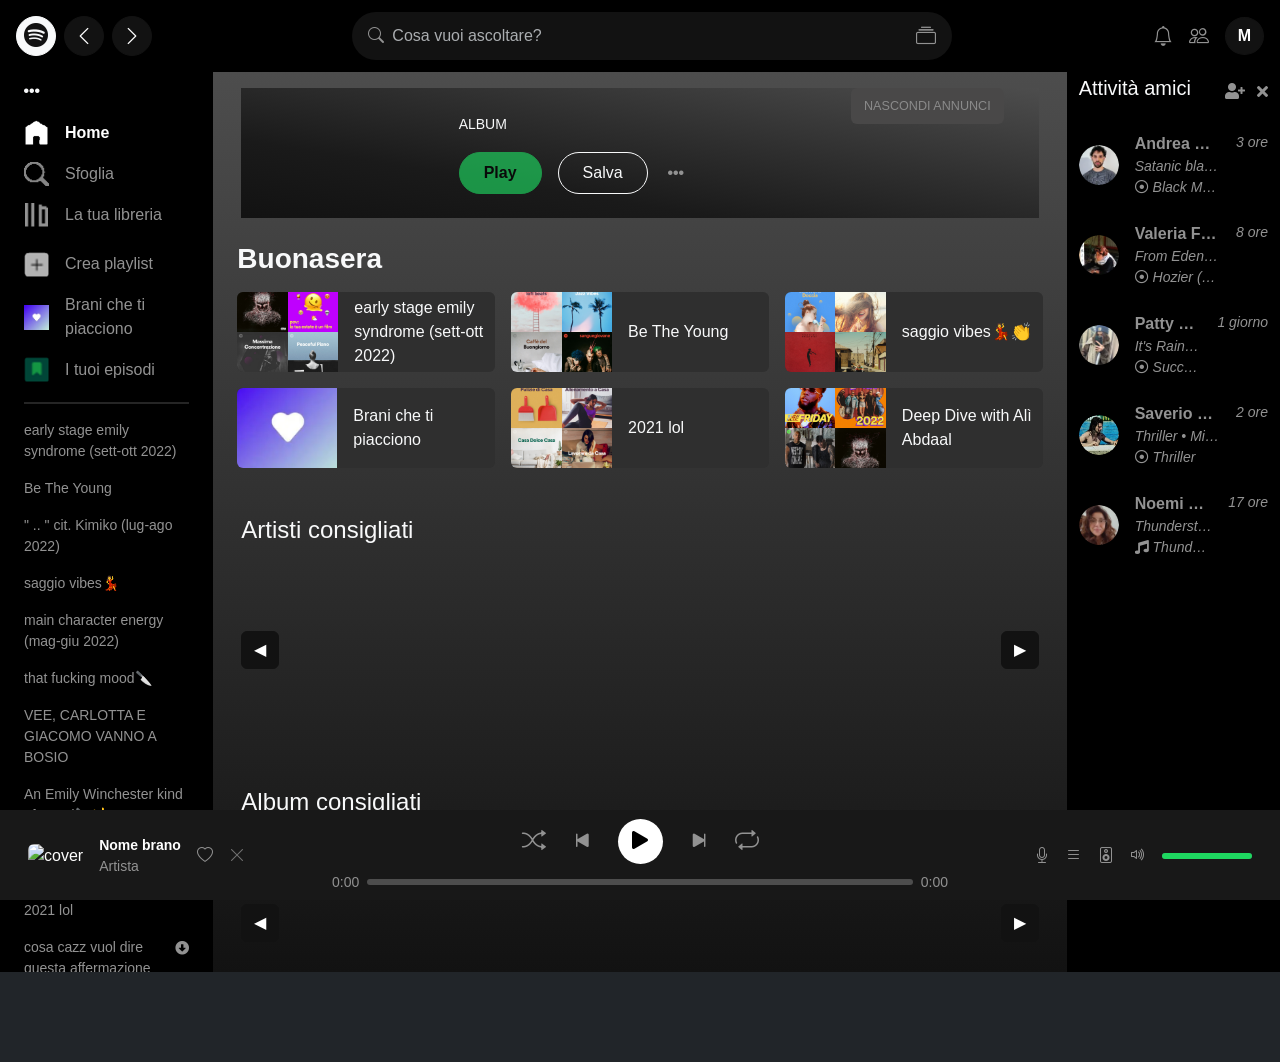
==== index.html @ 378ab38d "fix name andre" ====
<!doctype html>
<html lang="en" data-bs-theme="dark">
  <head>
    <meta charset="utf-8" />
    <meta name="viewport" content="width=device-width, initial-scale=1" />
    <title>Spotify Clone</title>
    <link
      rel="stylesheet"
      href="https://cdnjs.cloudflare.com/ajax/libs/font-awesome/5.15.4/css/all.min.css"
      integrity="sha512-1ycn6IcaQQ40/MKBW2W4Rhis/DbILU74C1vSrLJxCq57o941Ym01SwNsOMqvEBFlcgUa6xLiPY/NS5R+E6ztJQ=="
      crossorigin="anonymous"
      referrerpolicy="no-referrer"
    />
    <link
      rel="stylesheet"
      href="https://cdn.jsdelivr.net/npm/bootstrap-icons@1.13.1/font/bootstrap-icons.min.css"
    />

    <link rel="stylesheet" href="./assets/scss/style.css" />
    <link rel="stylesheet" href="./assets/css/album.css" />
    <link rel="stylesheet" href="./assets/css/search.css" />
  </head>
  <body>
    <header
      id="topbar-global"
      class="d-flex align-items-center justify-content-between px-3 py-2 bg-black text-white position-fixed top-0 w-100"
      style="z-index: 2000; height: 72px"
    >
      <!-- sinistra navbar - MARTINA -->
      <div class="d-flex align-items-center gap-2">
        <!-- logo -->
        <button
          class="btn btn-light rounded-circle d-flex align-items-center justify-content-center"
          style="width: 40px; height: 40px"
        >
          <i class="bi bi-spotify text-dark fs-4"></i>
        </button>

        <!-- freccia indietro -->
        <button
          id="btn-back"
          class="btn btn-dark rounded-circle d-flex align-items-center justify-content-center"
          style="width: 40px; height: 40px"
        >
          <i class="bi bi-chevron-left text-white fs-5"></i>
        </button>

        <!--  freccia avanti -->
        <button
          id="btn-forward"
          class="btn btn-dark rounded-circle d-flex align-items-center justify-content-center"
          style="width: 40px; height: 40px"
        >
          <i class="bi bi-chevron-right text-white fs-5"></i>
        </button>
      </div>
      <!-- centro navbar - MARTINA -->
      <div class="flex-grow-1 d-flex justify-content-center px-3">
        <div
          class="d-flex align-items-center gap-2 px-3 rounded-pill bg-dark position-relative"
          style="max-width: 600px; width: 100%; height: 48px"
        >
          <i class="bi bi-search text-secondary"></i>

          <input
            id="search-input"
            type="text"
            class="form-control bg-transparent border-0 text-white p-0 shadow-none"
            placeholder="Cosa vuoi ascoltare?"
            autocomplete="off"
          />
          <div
            id="search-dropdown"
            class="position-absolute w-100 bg-dark rounded-3 py-5 d-none mt-2 d-flex pt-5 flex-column justify-content-center align-items-center overflow-x-hidden"
            style="
              top: 100%;
              z-index: 2;
              height: 300px;
              overflow-y: scroll;
              min-width: 250px;
            "
          >
            <div class="spinner-border" role="status">
              <span class="visually-hidden">Loading...</span>
            </div>
          </div>

          <i class="bi bi-collection text-secondary fs-5 d-none d-md-block"></i>
        </div>
      </div>

      <!-- destra navbar - MARTINA -->
      <div class="d-flex align-items-center gap-3">
        <i class="bi bi-bell text-secondary fs-5 d-none d-md-block"></i>
        <i class="bi bi-people text-secondary fs-5 d-none d-md-block"></i>

        <button class="btn btn-dark rounded-circle fw-bold">M</button>
      </div>
    </header>

    <div class="container-fluid pt-5 mt-4 position-relative">
      <div class="row">
        <!--COL: LEFT -->
        <!-- col che appare da md in poi a sx -->
        <div
          class="d-none d-md-block col-md-4 col-lg-2 order-md-1 bg-black pt-1 overflow-auto vh-100"
        >
          <section>
            <!-- LINKS: icons + p -->
            <nav class="container mb-2">
              <!-- icone HOME, CERCA, LIBRARY -->
              <div class="row gap-2">
                <a
                  class="text-light my-1 d-flex align-items-center sidebar-link"
                  href="#"
                  ><div><i class="fas fa-ellipsis-h"></i></div
                ></a>
                <a
                  class="col-12 my-1 d-flex align-items-center text-decoration-none active-sidebar sidebar-link hcl-icons"
                  href="#"
                  ><div>
                    <img
                      class="img-box"
                      src="./assets/imgs/icona home.png"
                      alt=""
                    />
                  </div>
                  <span class="mx-3">Home</span>
                </a>

                <div
                  class="show-search text-secondary col-12 my-1 d-flex align-items-center text-decoration-none sidebar-link hcl-icons"
                  onclick="showSearchPage()"
                  type="button"
                >
                  <div>
                    <img
                      class="img-box"
                      src="./assets/imgs/icona lente.png"
                      alt=""
                    />
                  </div>
                  <span class="mx-3">Sfoglia</span>
                </div>

                <a
                  class="col-12 my-1 text-secondary d-flex align-items-center text-decoration-none sidebar-link hcl-icons"
                  href="#"
                  ><div>
                    <img
                      class="img-box"
                      src="./assets/imgs/icona library.png"
                      alt=""
                    />
                  </div>
                  <span class="mx-3">La tua libreria</span>
                </a>
              </div>

              <!-- crea playlist, ...-->
              <div class="row my-3 gap-2">
                <a
                  class="col-12 d-flex align-items-center my-1 text-decoration-none text-secondary sidebar-link"
                  href="#"
                  ><div>
                    <img
                      class="img-box"
                      src="./assets/imgs/icona plus.png"
                      alt="plus-icons"
                    />
                  </div>
                  <span class="mx-3">Crea playlist</span>
                </a>

                <a
                  class="col-12 d-flex align-items-center my-1 text-decoration-none text-secondary sidebar-link"
                  href="#"
                  ><div>
                    <img
                      class="img-box"
                      src="./assets/imgs/OIP.png"
                      alt="icons-cuore"
                    />
                  </div>
                  <span class="mx-3">Brani che ti piacciono</span>
                </a>

                <a
                  class="col-12 d-flex align-items-center my-1 text-decoration-none text-secondary sidebar-link"
                  href="#"
                  ><div>
                    <img
                      class="img-box"
                      src="./assets/imgs/icona-bookmark.png"
                      alt="icons-bookmark"
                    />
                  </div>
                  <span class="mx-3">I tuoi episodi</span>
                </a>
              </div>
            </nav>

            <!-- song list -->
            <div class="song-list small container text-secondary">
              <hr class="text-secondary border-2 border-secondary" />
              <p>early stage emily syndrome (sett-ott 2022)</p>
              <p>Be The Young</p>
              <p>" .. " cit. Kimiko (lug-ago 2022)</p>
              <p>saggio vibes💃</p>
              <p>main character energy (mag-giu 2022)</p>
              <p>that fucking mood🔪</p>
              <p>VEE, CARLOTTA E GIACOMO VANNO A BOSIO</p>
              <p>An Emily Winchester kind of mood🔪🤟</p>
              <div class="d-flex align-content-center justify-content-between">
                <p>landing page (mar-apr 2022)</p>
                <i class="fas fa-arrow-alt-circle-down mt-1"></i>
              </div>
              <p>2021 lol</p>
              <div class="d-flex align-content-center justify-content-between">
                <p>cosa cazz vuol dire questa affermazione (gen-fe..)</p>
                <i class="fas fa-arrow-alt-circle-down mt-1"></i>
              </div>
              <p>honey and glass (nov-dic 2021)</p>
              <p>(Revenge) Training Arc🦍</p>
              <p>Lidia🤝Emili</p>
              <p>minecraft e nintendo switch(sep-oct 2021)</p>
              <p>silvano d'orba? I hardly know her (lug - ago 2021)</p>
              <div class="d-flex align-content-center justify-content-between">
                <p>Culo 2021</p>
                <i class="fas fa-users"></i>
              </div>
              <p>Frah Quintale Mix</p>
              <p>Francesco Guccini Mix</p>
              <p>early stage emily syndrome (sett-ott 2022)</p>
              <p>Be The Young</p>
              <p>" .. " cit. Kimiko (lug-ago 2022)</p>
              <p>saggio vibes💃</p>
              <p>main character energy (mag-giu 2022)</p>
            </div>
          </section>
        </div>

        <!-- COL: MAIN-CONTENT -->
        <div
          id="main"
          class="main-content col-12 col-md-8 col-lg order-1 order-md-2 d-flex flex-column align-items-center overflow-y-auto overflow-x-hidden vh-100 p-0"
        >
          <!-- MAIN HOMEPAGE CONTENT -->
          <!-- Blocco adds, ex-VIOLA -->
          <section class="container-fluid text-light mt-3" id="hero">
            <div class="px-3">
              <div class="viola p-4 position-relative">
                <button id="btn-hide-add" class="btn position-absolute">
                  <small class="mb-0">
                    NASCONDI <span class="d-none d-lg-inline">ANNUNCI</span>
                  </small>
                </button>

                <div class="d-flex align-items-center row">
                  <div class="col-8 offset-2 col-md-4 col-lg-3 offset-md-0">
                    <img id="hero-img" class="me-4 img-fluid" />
                  </div>

                  <div class="col-12 col-md-8 col-lg-9">
                    <small>ALBUM</small>
                    <h1 id="hero-title" class="fw-bold display-4"></h1>
                    <p id="hero-artist"></p>
                    <p id="hero-description"></p>

                    <div class="d-flex align-items-center gap-3">
                      <button
                        id="hero-play"
                        class="btn btn-primary fw-bold rounded-5 px-4 py-2"
                      >
                        Play
                      </button>
                      <button
                        id="hero-salva"
                        class="btn btn-outline-light p-2 px-4 rounded-5"
                      >
                        Salva
                      </button>
                      <i class="fas fa-ellipsis-h text-secondary ms-1"></i>
                    </div>
                  </div>
                </div>
              </div>
            </div>
          </section>

          <!-- BUONASERA -->
          <section class="container-fluid text-light my-4 px-4">
            <h3 class="mb-3">Buonasera</h3>

            <div class="row g-3">
              <!-- CARD (daduplicate x 6)-->
              <div class="col-12 col-md-6 col-lg-4">
                <div
                  class="buonasera-card d-flex align-items-center rounded overflow-hidden"
                >
                  <div class="d-flex flex-wrap square-grid">
                    <img src="./assets/imgs/main/image-1.jpg" alt="" />
                    <img src="./assets/imgs/main/image-2.jpg" alt="" />
                    <img src="./assets/imgs/main/image-3.jpg" alt="" />
                    <img src="./assets/imgs/main/image-4.jpg" alt="" />
                  </div>
                  <p class="ms-3 mb-0">
                    early stage emily syndrome (sett-ott 2022)
                  </p>
                </div>
              </div>
              <div class="col-12 col-md-6 col-lg-4">
                <div
                  class="buonasera-card d-flex align-items-center rounded overflow-hidden"
                >
                  <div class="d-flex flex-wrap square-grid">
                    <img src="./assets/imgs/main/image-5.jpg" alt="" />
                    <img src="./assets/imgs/main/image-6.jpg" alt="" />
                    <img src="./assets/imgs/main/image-7.jpg" alt="" />
                    <img src="./assets/imgs/main/image-8.jpg" alt="" />
                  </div>
                  <p class="ms-3 mb-0">Be The Young</p>
                </div>
              </div>
              <div class="col-12 col-md-6 col-lg-4">
                <div
                  class="buonasera-card d-flex align-items-center rounded overflow-hidden"
                >
                  <div class="d-flex flex-wrap square-grid">
                    <img src="./assets/imgs/main/image-9.jpg" alt="" />
                    <img src="./assets/imgs/main/image-10.jpg" alt="" />
                    <img src="./assets/imgs/main/image-11.jpg" alt="" />
                    <img src="./assets/imgs/main/image-12.jpg" alt="" />
                  </div>
                  <p class="ms-3 mb-0">saggio vibes💃👏</p>
                </div>
              </div>
              <div class="col-12 col-md-6 col-lg-4">
                <div
                  class="buonasera-card d-flex align-items-center rounded overflow-hidden"
                >
                  <div>
                    <img
                      class="square-grid"
                      style="height: 101px"
                      src="./assets/imgs/OIP.png"
                      alt=""
                    />
                  </div>
                  <p class="ms-3 mb-0">Brani che ti piacciono</p>
                </div>
              </div>
              <div class="col-12 col-md-6 col-lg-4">
                <div
                  class="buonasera-card d-flex align-items-center rounded overflow-hidden"
                >
                  <div class="d-flex flex-wrap square-grid">
                    <img src="./assets/imgs/main/image-13.jpg" alt="" />
                    <img src="./assets/imgs/main/image-14.jpg" alt="" />
                    <img src="./assets/imgs/main/image-15.jpg" alt="" />
                    <img src="./assets/imgs/main/image-16.jpg" alt="" />
                  </div>
                  <p class="ms-3 mb-0">2021 lol</p>
                </div>
              </div>
              <div class="col-12 col-md-6 col-lg-4">
                <div
                  class="buonasera-card d-flex align-items-center rounded overflow-hidden"
                >
                  <div class="d-flex flex-wrap square-grid">
                    <img src="./assets/imgs/main/image-17.jpg" alt="" />
                    <img src="./assets/imgs/main/image-18.jpg" alt="" />
                    <img src="./assets/imgs/main/image-19.jpg" alt="" />
                    <img src="./assets/imgs/main/image-1.jpg" alt="" />
                  </div>
                  <p class="ms-3 mb-0">Deep Dive with Alì Abdaal</p>
                </div>
              </div>
              <!-- FINE CARD X6 -->
            </div>
          </section>

          <!-- ARTISTI CONSIGLIATI -->
          <section class="container-fluid text-light my-4">
            <div class="px-3">
              <h4 class="mb-3">Artisti consigliati</h4>

              <div class="position-relative">
                <!-- container -->
                <div
                  id="artist-container"
                  class="d-flex gap-3 overflow-auto align-items-center px-3 justify-content-start"
                  style="min-height: 180px"
                >
                  <!-- SPINNER -->
                  <div class="w-100 d-flex justify-content-center">
                    <div class="spinner-border text-light"></div>
                  </div>
                </div>

                <!-- freccia sinistra -->
                <button
                  id="scrollLeft"
                  class="btn btn-dark position-absolute start-0 top-50 translate-middle-y"
                >
                  ◀
                </button>

                <!-- freccia destra -->
                <button
                  id="scrollRight"
                  class="btn btn-dark position-absolute end-0 top-50 translate-middle-y"
                >
                  ▶
                </button>
              </div>
            </div>
          </section>
          <!-- fine artist -->

          <!-- ALBUM CONSIGLIATI -->
          <section class="container-fluid text-light my-4 pb-5">
            <div class="px-3">
              <h4 class="mb-3">Album consigliati</h4>

              <div class="position-relative">
                <!-- container -->
                <div
                  id="album-container"
                  class="d-flex gap-3 overflow-auto justify-content-start align-items-center px-3"
                  style="min-height: 180px"
                >
                  <!-- SPINNER -->
                  <div class="w-100 d-flex justify-content-center">
                    <div class="spinner-border text-light"></div>
                  </div>
                </div>

                <!-- freccia sinistra -->
                <button
                  id="albumScrollLeft"
                  class="btn btn-dark position-absolute start-0 top-50 translate-middle-y"
                >
                  ◀
                </button>

                <!-- freccia destra -->
                <button
                  id="albumScrollRight"
                  class="btn btn-dark position-absolute end-0 top-50 translate-middle-y"
                >
                  ▶
                </button>
              </div>
            </div>
          </section>
          <!-- fine album -->

          <!-- bottone controllo sidebar-right -->
          <button
            id="openSidebar"
            class="btn position-absolute top-25 end-0 m-3"
          >
            <i class="fas fa-users"></i>
          </button>

          <!-- HOMEPAGE (Vale + Riccio) -->
          <section id="home-page" class="d-none"></section>

          <!-- ALBUM PAGE (Andrea) -->
          <section id="album-page" class="d-none"></section>
        </div>
        <!--COL: ATTIVITÀ AMICI -->
        <!-- d-none di default, appare solo in lg view -->
        <!-- Versione colonna BOOTSTRAP -->
        <aside
          id="sidebarRight"
          class="d-none d-lg-block col-lg-2 order-lg-3 bg-black pt-1 text-secondary overflow-auto vh-100"
        >
          <div class="d-flex justify-content-between align-items-center">
            <h5 class="text-light">Attività amici</h5>
            <div>
              <i class="fas fa-user-plus me-2"></i>
              <i id="closeSidebar" class="fas fa-times"></i>
            </div>
          </div>
          <div class="my-4">
            <!-- PRIMO BLOCCO AUTORE -->
            <div
              class="friend d-flex flex-column flex-md-row align-items-start align-items-md-center gap-3 my-4"
            >
              <img
                width="40"
                height="40"
                class="rounded-circle img-fluid"
                src="./assets/imgs/Autori/andrea .png"
                alt="pfp"
              />

              <div
                class="d-flex flex-column align-self-start flex-grow-1 text-truncate"
              >
                <p class="m-0 fw-bold text-truncate">Andrea Saderi</p>
                <cite class="small text-truncate"
                  >Satanic black metal • Satanic</cite
                >
                <cite class="small text-truncate">
                  <i class="far fa-dot-circle"></i> Black Metal
                </cite>
              </div>

              <cite class="small align-self-start flex-shrink-0">3 ore</cite>
            </div>
            <!-- SECONDO BLOCCO AUTORE -->
            <div class="friend d-flex align-items-center gap-3 my-4">
              <img
                width="40"
                height="40"
                class="rounded-circle img-fluid"
                src="./assets/imgs/Autori/vale.png"
                alt="pfp"
              />

              <div
                class="d-flex flex-column align-self-start flex-grow-1 text-truncate"
              >
                <p class="m-0 fw-bold text-truncate">Valeria Farinosi</p>
                <cite class="small text-truncate">From Eden • Hozier</cite>
                <cite class="small text-truncate">
                  <i class="far fa-dot-circle"></i> Hozier (Expanded Edition)
                </cite>
              </div>

              <cite class="small align-self-start flex-shrink-0">8 ore</cite>
            </div>
            <!-- TERZO BLOCCO AUTORE -->
            <div class="friend d-flex align-items-center gap-3 my-4">
              <img
                width="40"
                height="40"
                class="rounded-circle img-fluid"
                src="./assets/imgs/Autori/marti.png"
                alt="pfp"
              />

              <div
                class="d-flex flex-column align-self-start flex-grow-1 text-truncate"
              >
                <p class="m-0 fw-bold text-truncate">Patty Simpson</p>
                <cite class="small text-truncate"
                  >It's Raining Men • Weather Girls</cite
                >
                <cite class="small text-truncate">
                  <i class="far fa-dot-circle"></i> Success (1983)
                </cite>
              </div>

              <cite class="small align-self-start flex-shrink-0">1 giorno</cite>
            </div>
            <!-- QUARTO BLOCCO AUTORE -->
            <div class="friend d-flex align-items-center gap-3 my-4">
              <img
                width="40"
                height="40"
                class="rounded-circle img-fluid"
                src="./assets/imgs/Autori/save.png"
                alt="pfp"
              />

              <div
                class="d-flex flex-column align-self-start flex-grow-1 text-truncate"
              >
                <p class="m-0 fw-bold text-truncate">Saverio Casabianca</p>
                <cite class="small text-truncate"
                  >Thriller • Michael Jackson</cite
                >
                <cite class="small text-truncate">
                  <i class="far fa-dot-circle"></i> Thriller
                </cite>
              </div>

              <cite class="small align-self-start flex-shrink-0">2 ore</cite>
            </div>
            <!-- QUINTO BLOCCO AUTORE -->
            <div class="friend d-flex align-items-center gap-3 my-4">
              <img
                width="40"
                height="40"
                class="rounded-circle img-fluid"
                src="./assets/imgs/Autori/noe.png"
                alt="pfp"
              />

              <div
                class="d-flex flex-column align-self-start flex-grow-1 text-truncate"
              >
                <p class="m-0 fw-bold text-truncate">Noemi Coppotelli</p>
                <cite class="small text-truncate">Thunderstruck • AC/DC</cite>
                <cite class="small text-truncate">
                  <i class="fas fa-music"></i> Thunderstruck
                </cite>
              </div>

              <cite class="small align-self-start flex-shrink-0">17 ore</cite>
            </div>
          </div>
        </aside>
      </div>
    </div>
    <!-- FOOTER CON PLAYER BAR MARTINA -->
    <!-- PLAYER BAR DESKTOP -->
    <footer id="player-bar" class="player-bar text-white d-none d-md-block">
      <div class="container-fluid h-100">
        <div class="row align-items-center h-100">
          <div
            class="col-3 d-flex align-items-center"
            id="player-bar-left"
          ></div>
          <div
            class="col-6 d-flex justify-content-center align-items-center text-center"
            id="player-bar-center"
          ></div>
          <div
            class="col-3 d-flex justify-content-end align-items-center"
            id="player-bar-right"
          ></div>
        </div>
      </div>
    </footer>
    <!-- MOBILE -->
    <footer id="mobile-player" class="d-md-none text-white px-2 pb-2">
      <div
        class="d-flex align-items-center justify-content-between px-3 rounded-3"
        style="min-height: 64px; background-color: #4a3535"
      >
        <div
          class="d-flex align-items-center gap-3 flex-grow-1 overflow-hidden"
        >
          <img
            id="mobile-player-cover"
            src="https://picsum.photos/60"
            alt="cover"
            class="rounded"
            style="width: 42px; height: 42px; object-fit: cover"
          />

          <div class="d-flex flex-column overflow-hidden">
            <span
              id="mobile-player-title"
              class="fw-semibold small text-truncate"
            >
              Nome brano
            </span>
            <span
              id="mobile-player-artist"
              class="small text-white-50 text-truncate"
            >
              Artista
            </span>
          </div>
        </div>

        <div class="d-flex align-items-center gap-3 ms-3">
          <i id="mobile-device-btn" class="bi bi-speaker fs-5"></i>

          <button
            id="mobile-player-main-button"
            class="btn p-0 border-0 bg-transparent text-white"
          >
            <i id="mobile-player-main-icon" class="bi bi-play-fill fs-2"></i>
          </button>
        </div>
      </div>
    </footer>
    <!-- barra di ricerca in basso che esiste solo in mobile // chi l'ha fatto-->
    <div class="sidebar-left col-12 fixed-bottom d-md-none">
      <div class="d-flex justify-content-around py-3 bg-gradient10">
        <button
          id="btn-forward"
          class="btn btn-dark rounded-circle d-flex align-items-center justify-content-center"
          style="width: 45px; height: 45px"
        >
          <img
            class="w-100 h-100"
            style="object-fit: contain"
            src="./assets/imgs/icona home.png"
            alt=""
          />
        </button>
        <button
          id="btn-forward"
          class="btn btn-dark rounded-circle d-flex align-items-center justify-content-center"
          style="width: 45px; height: 45px"
        >
          <img
            class="w-100 h-100"
            style="object-fit: contain"
            src="./assets/imgs/icona lente.png"
            alt=""
          />
        </button>
        <button
          id="btn-forward"
          class="btn btn-dark rounded-circle d-flex align-items-center justify-content-center"
          style="width: 45px; height: 45px"
        >
          <img
            class="w-100 h-100"
            style="object-fit: contain"
            src="./assets/imgs/icona library.png"
            alt=""
          />
        </button>
      </div>
    </div>
    <script
      src="https://cdn.jsdelivr.net/npm/bootstrap@5.3.8/dist/js/bootstrap.bundle.min.js"
      integrity="sha384-FKyoEForCGlyvwx9Hj09JcYn3nv7wiPVlz7YYwJrWVcXK/BmnVDxM+D2scQbITxI"
      crossorigin="anonymous"
    ></script>
    <script src="./index.js"></script>
    <script src="./index-album.js"></script>
    <script src="./player-bar.js"></script>
    <script src="./script/artist.js"></script>
    <script src="./libreria.js"></script>
  </body>
</html>
---- assets/css/album.css ----
.dropdown-item:hover {
  background-color: gray !important;
}

#topbar {
  transition: background-color 0.4s ease;
}

#topbar-title {
  transition: opacity 0.4s ease;
}

@media screen and (min-width: 768px) {
  #album-title {
    font-size: 4rem;
    font-weight: 700;
  }
}

@media screen and (min-width: 1200px) {
}
---- assets/css/search.css ----
.search-box {
  height: 9rem;
  width: 48%;
}

.search-box-img {
  width: 45%;
  transform: rotate(25deg);
  position: absolute;
  bottom: -3%;
  right: -10%;
  box-shadow: -1px 1px 3px 0px #000000;
}

#search-box-1 {
  background-color: #e13300;
}
#search-box-2 {
  background-color: #1e3264;
}
#search-box-3 {
  background-color: #e8115c;
}
#search-box-4 {
  background-color: #148a08;
}
#search-box-5 {
  background-color: #bc5800;
}
#search-box-6 {
  background-color: #d84000;
}
#search-box-7 {
  background-color: #ce1180;
}
#search-box-8 {
  background-color: #8d68ac;
}
#search-box-9 {
  background-color: #773da7;
}
#search-box-10 {
  background-color: #e6653e;
}

#search-h2 {
  margin-left: 16px;
}

@media screen and (min-width: 576px) {
  .search-box {
    width: 40%;
  }
  .search-box-img {
    width: 40%;
    bottom: -3%;
    right: -10%;
  }
  #input-group {
    width: 94%;
  }
  #search-h2 {
    width: 50%;
    margin-right: calc(36%);
  }
}
@media screen and (min-width: 768px) {
  .search-box {
    width: 35%;
    height: 12rem;
  }
  .search-box-img {
    width: 35%;
    bottom: -5%;
    right: -5%;
  }
  #input-group {
    width: 79%;
  }
  #search-h2 {
    margin-right: calc(25%);
  }
}
@media screen and (min-width: 992px) {
  #input-group {
    width: 78%;
  }
}
@media screen and (min-width: 1400px) {
  #input-group {
    width: 77%;
  }
  #search-h2 {
    margin-right: calc(24.3%);
  }
}
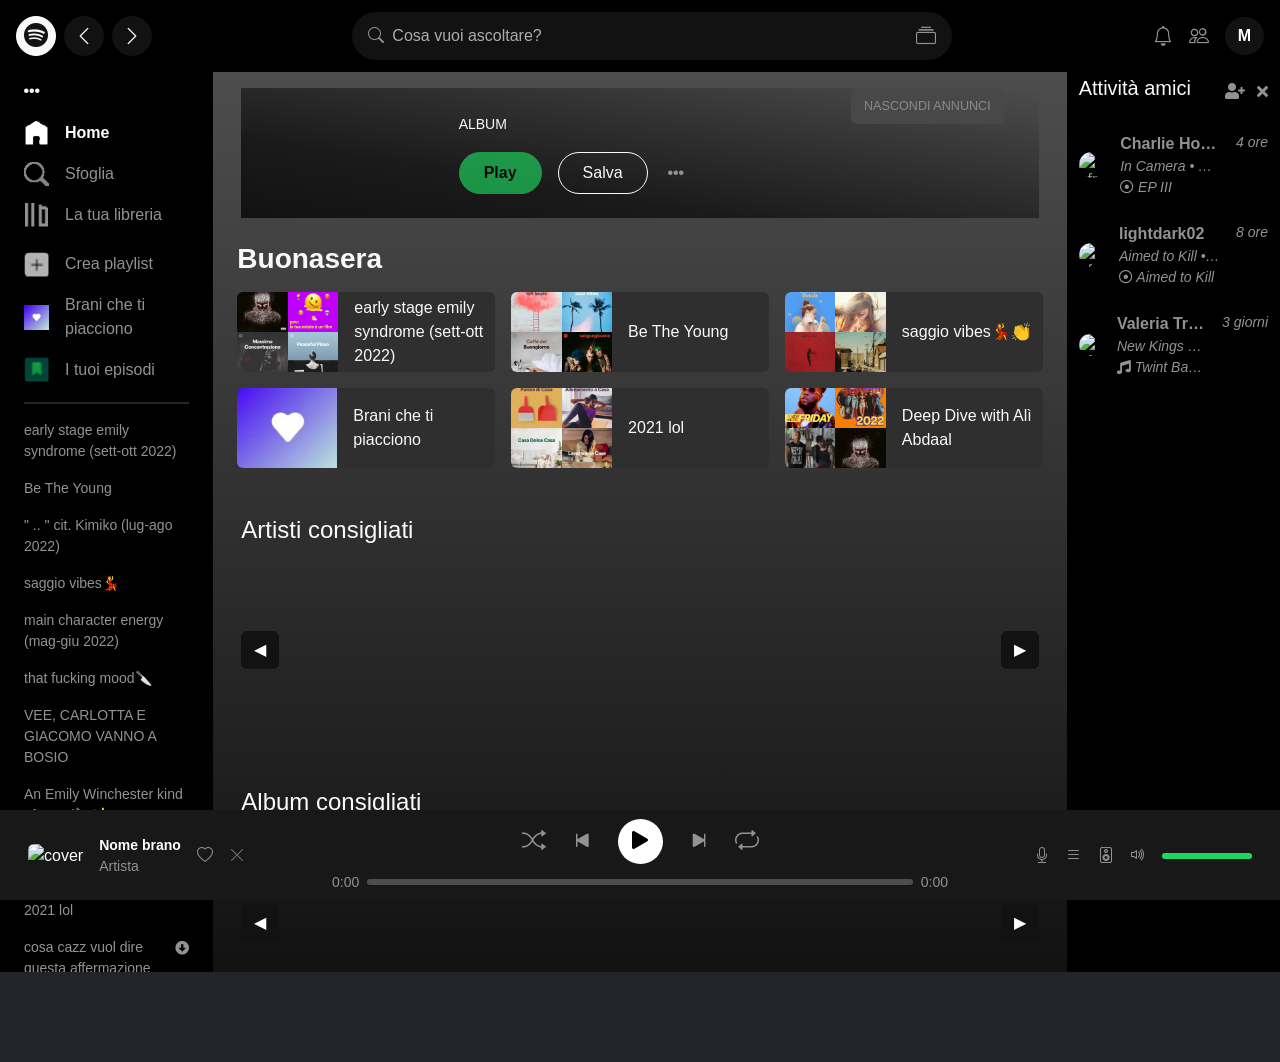
==== commit 0749d3be: "aggiunta playlist" ====
--- a/index.html
+++ b/index.html
@@ -116,7 +116,7 @@
                   ><div><i class="fas fa-ellipsis-h"></i></div
                 ></a>
                 <a
-                  class="col-12 my-1 d-flex align-items-center text-decoration-none active-sidebar sidebar-link hcl-icons"
+                  class="col-12 my-1 d-flex align-items-center text-decoration-none active-sidebar sidebar-link"
                   href="#"
                   ><div>
                     <img
@@ -129,7 +129,7 @@
                 </a>
 
                 <div
-                  class="show-search text-secondary col-12 my-1 d-flex align-items-center text-decoration-none sidebar-link hcl-icons"
+                  class="show-search text-secondary col-12 my-1 d-flex align-items-center text-decoration-none sidebar-link"
                   onclick="showSearchPage()"
                   type="button"
                 >
@@ -144,7 +144,7 @@
                 </div>
 
                 <a
-                  class="col-12 my-1 text-secondary d-flex align-items-center text-decoration-none sidebar-link hcl-icons"
+                  class="col-12 my-1 text-secondary d-flex align-items-center text-decoration-none sidebar-link"
                   href="#"
                   ><div>
                     <img
@@ -250,7 +250,10 @@
           <section class="container-fluid text-light mt-3" id="hero">
             <div class="px-3">
               <div class="viola p-4 position-relative">
-                <button id="btn-hide-add" class="btn position-absolute">
+                <button
+                  id="btn-hide-add"
+                  class="btn position-absolute"
+                >
                   <small class="mb-0">
                     NASCONDI <span class="d-none d-lg-inline">ANNUNCI</span>
                   </small>
@@ -269,15 +272,13 @@
 
                     <div class="d-flex align-items-center gap-3">
                       <button
-                        id="hero-play"
+                      id="hero-play"
                         class="btn btn-primary fw-bold rounded-5 px-4 py-2"
                       >
                         Play
                       </button>
-                      <button
-                        id="hero-salva"
-                        class="btn btn-outline-light p-2 px-4 rounded-5"
-                      >
+                      <button 
+                      id="hero-salva" class="btn btn-outline-light p-2 px-4 rounded-5">
                         Salva
                       </button>
                       <i class="fas fa-ellipsis-h text-secondary ms-1"></i>
@@ -493,23 +494,21 @@
                 width="40"
                 height="40"
                 class="rounded-circle img-fluid"
-                src="./assets/imgs/Autori/andrea .png"
+                src="https://placecats.com/50/50"
                 alt="pfp"
               />
 
               <div
                 class="d-flex flex-column align-self-start flex-grow-1 text-truncate"
               >
-                <p class="m-0 fw-bold text-truncate">Andrea Saderi</p>
-                <cite class="small text-truncate"
-                  >Satanic black metal • Satanic</cite
-                >
+                <p class="m-0 fw-bold text-truncate">Charlie Hookhman</p>
+                <cite class="small text-truncate">In Camera • Yumi Zouma</cite>
                 <cite class="small text-truncate">
-                  <i class="far fa-dot-circle"></i> Black Metal
+                  <i class="far fa-dot-circle"></i> EP III
                 </cite>
               </div>
 
-              <cite class="small align-self-start flex-shrink-0">3 ore</cite>
+              <cite class="small align-self-start flex-shrink-0">4 ore</cite>
             </div>
             <!-- SECONDO BLOCCO AUTORE -->
             <div class="friend d-flex align-items-center gap-3 my-4">
@@ -517,17 +516,19 @@
                 width="40"
                 height="40"
                 class="rounded-circle img-fluid"
-                src="./assets/imgs/Autori/vale.png"
+                src="https://placecats.com/50/50"
                 alt="pfp"
               />
 
               <div
                 class="d-flex flex-column align-self-start flex-grow-1 text-truncate"
               >
-                <p class="m-0 fw-bold text-truncate">Valeria Farinosi</p>
-                <cite class="small text-truncate">From Eden • Hozier</cite>
+                <p class="m-0 fw-bold text-truncate">lightdark02</p>
+                <cite class="small text-truncate"
+                  >Aimed to Kill • Jade LeMac</cite
+                >
                 <cite class="small text-truncate">
-                  <i class="far fa-dot-circle"></i> Hozier (Expanded Edition)
+                  <i class="far fa-dot-circle"></i> Aimed to Kill
                 </cite>
               </div>
 
@@ -539,69 +540,23 @@
                 width="40"
                 height="40"
                 class="rounded-circle img-fluid"
-                src="./assets/imgs/Autori/marti.png"
+                src="https://placecats.com/50/50"
                 alt="pfp"
               />
 
               <div
                 class="d-flex flex-column align-self-start flex-grow-1 text-truncate"
               >
-                <p class="m-0 fw-bold text-truncate">Patty Simpson</p>
+                <p class="m-0 fw-bold text-truncate">Valeria Traverso</p>
                 <cite class="small text-truncate"
-                  >It's Raining Men • Weather Girls</cite
+                  >New Kings • Sleeping Wolf</cite
                 >
                 <cite class="small text-truncate">
-                  <i class="far fa-dot-circle"></i> Success (1983)
+                  <i class="fas fa-music"></i> Twint Badass mood
                 </cite>
               </div>
 
-              <cite class="small align-self-start flex-shrink-0">1 giorno</cite>
-            </div>
-            <!-- QUARTO BLOCCO AUTORE -->
-            <div class="friend d-flex align-items-center gap-3 my-4">
-              <img
-                width="40"
-                height="40"
-                class="rounded-circle img-fluid"
-                src="./assets/imgs/Autori/save.png"
-                alt="pfp"
-              />
-
-              <div
-                class="d-flex flex-column align-self-start flex-grow-1 text-truncate"
-              >
-                <p class="m-0 fw-bold text-truncate">Saverio Casabianca</p>
-                <cite class="small text-truncate"
-                  >Thriller • Michael Jackson</cite
-                >
-                <cite class="small text-truncate">
-                  <i class="far fa-dot-circle"></i> Thriller
-                </cite>
-              </div>
-
-              <cite class="small align-self-start flex-shrink-0">2 ore</cite>
-            </div>
-            <!-- QUINTO BLOCCO AUTORE -->
-            <div class="friend d-flex align-items-center gap-3 my-4">
-              <img
-                width="40"
-                height="40"
-                class="rounded-circle img-fluid"
-                src="./assets/imgs/Autori/noe.png"
-                alt="pfp"
-              />
-
-              <div
-                class="d-flex flex-column align-self-start flex-grow-1 text-truncate"
-              >
-                <p class="m-0 fw-bold text-truncate">Noemi Coppotelli</p>
-                <cite class="small text-truncate">Thunderstruck • AC/DC</cite>
-                <cite class="small text-truncate">
-                  <i class="fas fa-music"></i> Thunderstruck
-                </cite>
-              </div>
-
-              <cite class="small align-self-start flex-shrink-0">17 ore</cite>
+              <cite class="small align-self-start flex-shrink-0">3 giorni</cite>
             </div>
           </div>
         </aside>
@@ -723,5 +678,6 @@
     <script src="./player-bar.js"></script>
     <script src="./script/artist.js"></script>
     <script src="./libreria.js"></script>
+    <script src="./playlist.js"></script>
   </body>
 </html>
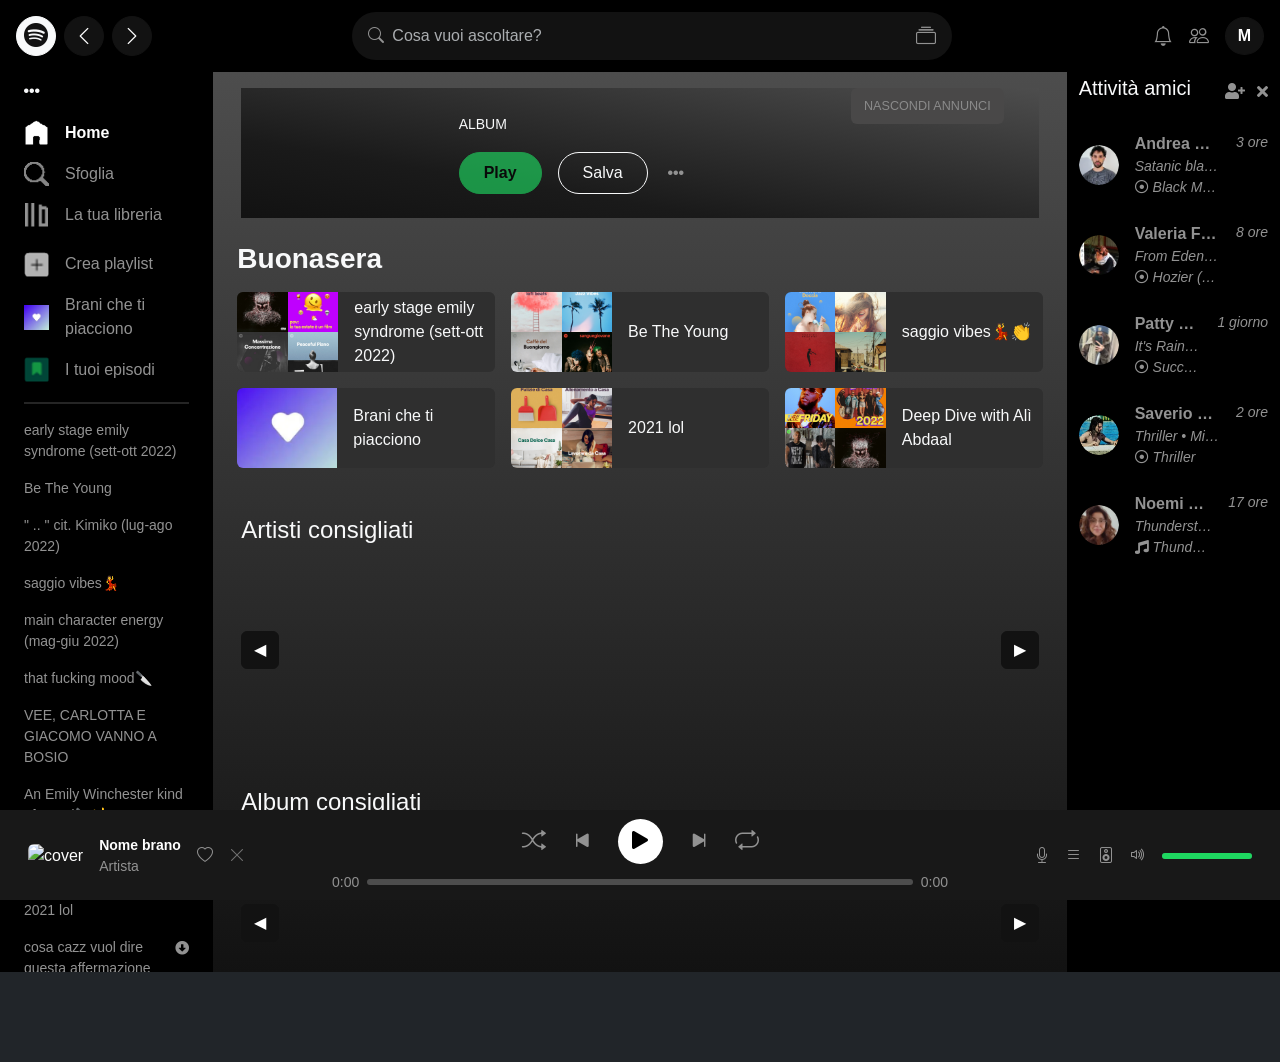
==== commit e03ebedb: "Merge branch 'Develop' into Saverio" ====
--- a/index.html
+++ b/index.html
@@ -116,7 +116,7 @@
                   ><div><i class="fas fa-ellipsis-h"></i></div
                 ></a>
                 <a
-                  class="col-12 my-1 d-flex align-items-center text-decoration-none active-sidebar sidebar-link"
+                  class="col-12 my-1 d-flex align-items-center text-decoration-none active-sidebar sidebar-link hcl-icons"
                   href="#"
                   ><div>
                     <img
@@ -129,7 +129,7 @@
                 </a>
 
                 <div
-                  class="show-search text-secondary col-12 my-1 d-flex align-items-center text-decoration-none sidebar-link"
+                  class="show-search text-secondary col-12 my-1 d-flex align-items-center text-decoration-none sidebar-link hcl-icons"
                   onclick="showSearchPage()"
                   type="button"
                 >
@@ -144,7 +144,7 @@
                 </div>
 
                 <a
-                  class="col-12 my-1 text-secondary d-flex align-items-center text-decoration-none sidebar-link"
+                  class="col-12 my-1 text-secondary d-flex align-items-center text-decoration-none sidebar-link hcl-icons"
                   href="#"
                   ><div>
                     <img
@@ -250,10 +250,7 @@
           <section class="container-fluid text-light mt-3" id="hero">
             <div class="px-3">
               <div class="viola p-4 position-relative">
-                <button
-                  id="btn-hide-add"
-                  class="btn position-absolute"
-                >
+                <button id="btn-hide-add" class="btn position-absolute">
                   <small class="mb-0">
                     NASCONDI <span class="d-none d-lg-inline">ANNUNCI</span>
                   </small>
@@ -272,13 +269,15 @@
 
                     <div class="d-flex align-items-center gap-3">
                       <button
-                      id="hero-play"
+                        id="hero-play"
                         class="btn btn-primary fw-bold rounded-5 px-4 py-2"
                       >
                         Play
                       </button>
-                      <button 
-                      id="hero-salva" class="btn btn-outline-light p-2 px-4 rounded-5">
+                      <button
+                        id="hero-salva"
+                        class="btn btn-outline-light p-2 px-4 rounded-5"
+                      >
                         Salva
                       </button>
                       <i class="fas fa-ellipsis-h text-secondary ms-1"></i>
@@ -494,21 +493,23 @@
                 width="40"
                 height="40"
                 class="rounded-circle img-fluid"
-                src="https://placecats.com/50/50"
+                src="./assets/imgs/Autori/andrea .png"
                 alt="pfp"
               />
 
               <div
                 class="d-flex flex-column align-self-start flex-grow-1 text-truncate"
               >
-                <p class="m-0 fw-bold text-truncate">Charlie Hookhman</p>
-                <cite class="small text-truncate">In Camera • Yumi Zouma</cite>
+                <p class="m-0 fw-bold text-truncate">Andrea Saderi</p>
+                <cite class="small text-truncate"
+                  >Satanic black metal • Satanic</cite
+                >
                 <cite class="small text-truncate">
-                  <i class="far fa-dot-circle"></i> EP III
+                  <i class="far fa-dot-circle"></i> Black Metal
                 </cite>
               </div>
 
-              <cite class="small align-self-start flex-shrink-0">4 ore</cite>
+              <cite class="small align-self-start flex-shrink-0">3 ore</cite>
             </div>
             <!-- SECONDO BLOCCO AUTORE -->
             <div class="friend d-flex align-items-center gap-3 my-4">
@@ -516,19 +517,17 @@
                 width="40"
                 height="40"
                 class="rounded-circle img-fluid"
-                src="https://placecats.com/50/50"
+                src="./assets/imgs/Autori/vale.png"
                 alt="pfp"
               />
 
               <div
                 class="d-flex flex-column align-self-start flex-grow-1 text-truncate"
               >
-                <p class="m-0 fw-bold text-truncate">lightdark02</p>
-                <cite class="small text-truncate"
-                  >Aimed to Kill • Jade LeMac</cite
-                >
+                <p class="m-0 fw-bold text-truncate">Valeria Farinosi</p>
+                <cite class="small text-truncate">From Eden • Hozier</cite>
                 <cite class="small text-truncate">
-                  <i class="far fa-dot-circle"></i> Aimed to Kill
+                  <i class="far fa-dot-circle"></i> Hozier (Expanded Edition)
                 </cite>
               </div>
 
@@ -540,23 +539,69 @@
                 width="40"
                 height="40"
                 class="rounded-circle img-fluid"
-                src="https://placecats.com/50/50"
+                src="./assets/imgs/Autori/marti.png"
                 alt="pfp"
               />
 
               <div
                 class="d-flex flex-column align-self-start flex-grow-1 text-truncate"
               >
-                <p class="m-0 fw-bold text-truncate">Valeria Traverso</p>
+                <p class="m-0 fw-bold text-truncate">Patty Simpson</p>
                 <cite class="small text-truncate"
-                  >New Kings • Sleeping Wolf</cite
+                  >It's Raining Men • Weather Girls</cite
                 >
                 <cite class="small text-truncate">
-                  <i class="fas fa-music"></i> Twint Badass mood
+                  <i class="far fa-dot-circle"></i> Success (1983)
                 </cite>
               </div>
 
-              <cite class="small align-self-start flex-shrink-0">3 giorni</cite>
+              <cite class="small align-self-start flex-shrink-0">1 giorno</cite>
+            </div>
+            <!-- QUARTO BLOCCO AUTORE -->
+            <div class="friend d-flex align-items-center gap-3 my-4">
+              <img
+                width="40"
+                height="40"
+                class="rounded-circle img-fluid"
+                src="./assets/imgs/Autori/save.png"
+                alt="pfp"
+              />
+
+              <div
+                class="d-flex flex-column align-self-start flex-grow-1 text-truncate"
+              >
+                <p class="m-0 fw-bold text-truncate">Saverio Casabianca</p>
+                <cite class="small text-truncate"
+                  >Thriller • Michael Jackson</cite
+                >
+                <cite class="small text-truncate">
+                  <i class="far fa-dot-circle"></i> Thriller
+                </cite>
+              </div>
+
+              <cite class="small align-self-start flex-shrink-0">2 ore</cite>
+            </div>
+            <!-- QUINTO BLOCCO AUTORE -->
+            <div class="friend d-flex align-items-center gap-3 my-4">
+              <img
+                width="40"
+                height="40"
+                class="rounded-circle img-fluid"
+                src="./assets/imgs/Autori/noe.png"
+                alt="pfp"
+              />
+
+              <div
+                class="d-flex flex-column align-self-start flex-grow-1 text-truncate"
+              >
+                <p class="m-0 fw-bold text-truncate">Noemi Coppotelli</p>
+                <cite class="small text-truncate">Thunderstruck • AC/DC</cite>
+                <cite class="small text-truncate">
+                  <i class="fas fa-music"></i> Thunderstruck
+                </cite>
+              </div>
+
+              <cite class="small align-self-start flex-shrink-0">17 ore</cite>
             </div>
           </div>
         </aside>
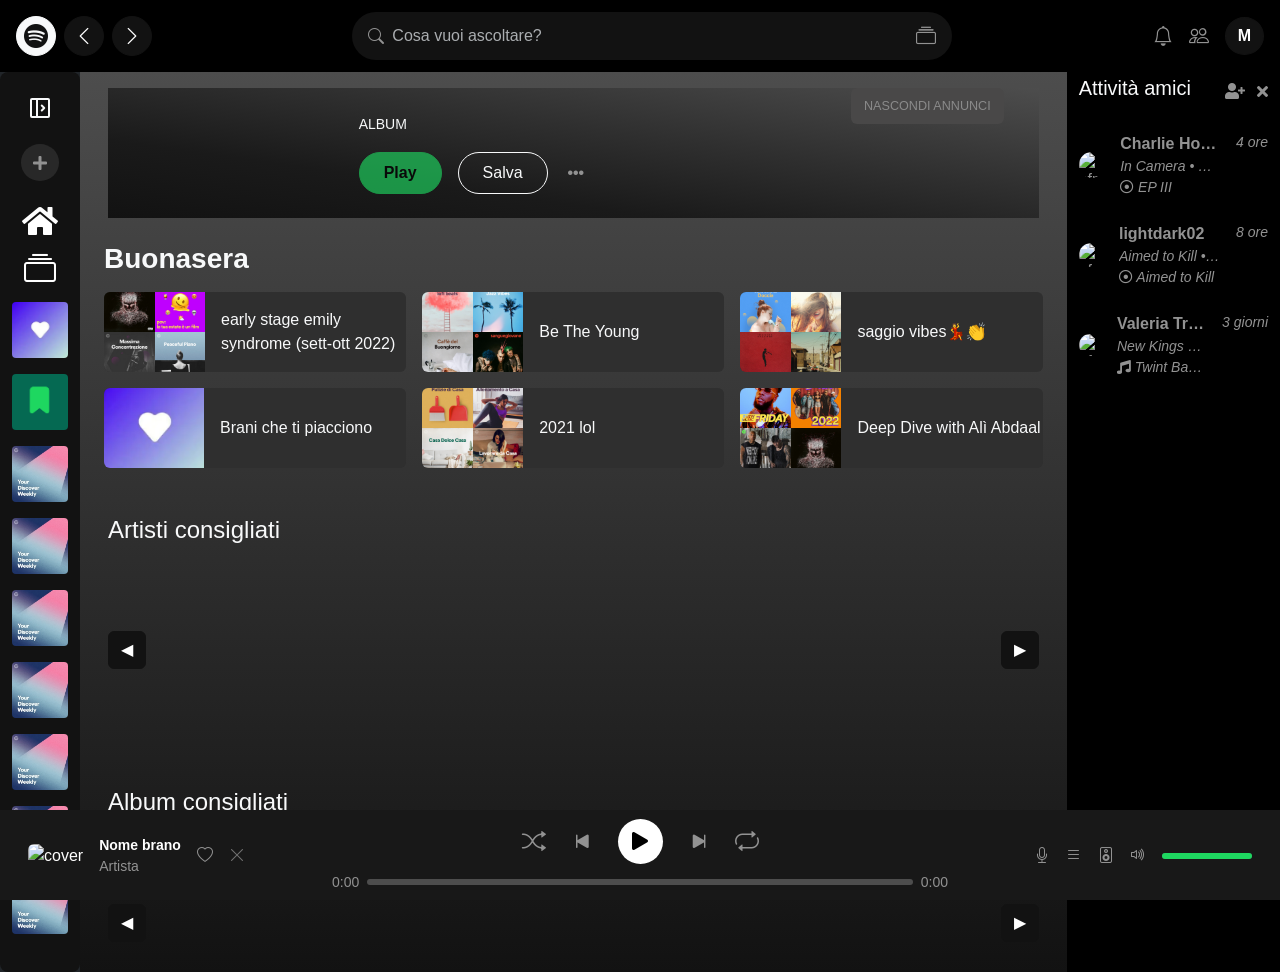
==== commit da32a2ca: "Merge branch 'Develop' into Andrea-SideNavTry" ====
--- a/index.html
+++ b/index.html
@@ -19,8 +19,9 @@
     <link rel="stylesheet" href="./assets/scss/style.css" />
     <link rel="stylesheet" href="./assets/css/album.css" />
     <link rel="stylesheet" href="./assets/css/search.css" />
+    <link rel="stylesheet" href="index2.css" />
   </head>
-  <body>
+  <body class="pb-0">
     <header
       id="topbar-global"
       class="d-flex align-items-center justify-content-between px-3 py-2 bg-black text-white position-fixed top-0 w-100"
@@ -103,147 +104,287 @@
         <!--COL: LEFT -->
         <!-- col che appare da md in poi a sx -->
         <div
-          class="d-none d-md-block col-md-4 col-lg-2 order-md-1 bg-black pt-1 overflow-auto vh-100"
-        >
-          <section>
-            <!-- LINKS: icons + p -->
-            <nav class="container mb-2">
-              <!-- icone HOME, CERCA, LIBRARY -->
-              <div class="row gap-2">
-                <a
-                  class="text-light my-1 d-flex align-items-center sidebar-link"
-                  href="#"
-                  ><div><i class="fas fa-ellipsis-h"></i></div
-                ></a>
-                <a
-                  class="col-12 my-1 d-flex align-items-center text-decoration-none active-sidebar sidebar-link hcl-icons"
-                  href="#"
-                  ><div>
-                    <img
-                      class="img-box"
-                      src="./assets/imgs/icona home.png"
-                      alt=""
-                    />
-                  </div>
-                  <span class="mx-3">Home</span>
-                </a>
-
-                <div
-                  class="show-search text-secondary col-12 my-1 d-flex align-items-center text-decoration-none sidebar-link hcl-icons"
-                  onclick="showSearchPage()"
-                  type="button"
-                >
-                  <div>
-                    <img
-                      class="img-box"
-                      src="./assets/imgs/icona lente.png"
-                      alt=""
-                    />
-                  </div>
-                  <span class="mx-3">Sfoglia</span>
-                </div>
-
-                <a
-                  class="col-12 my-1 text-secondary d-flex align-items-center text-decoration-none sidebar-link hcl-icons"
-                  href="#"
-                  ><div>
-                    <img
-                      class="img-box"
-                      src="./assets/imgs/icona library.png"
-                      alt=""
-                    />
-                  </div>
-                  <span class="mx-3">La tua libreria</span>
-                </a>
-              </div>
-
-              <!-- crea playlist, ...-->
-              <div class="row my-3 gap-2">
-                <a
-                  class="col-12 d-flex align-items-center my-1 text-decoration-none text-secondary sidebar-link"
-                  href="#"
-                  ><div>
-                    <img
-                      class="img-box"
-                      src="./assets/imgs/icona plus.png"
-                      alt="plus-icons"
-                    />
-                  </div>
-                  <span class="mx-3">Crea playlist</span>
-                </a>
-
-                <a
-                  class="col-12 d-flex align-items-center my-1 text-decoration-none text-secondary sidebar-link"
-                  href="#"
-                  ><div>
-                    <img
-                      class="img-box"
-                      src="./assets/imgs/OIP.png"
-                      alt="icons-cuore"
-                    />
-                  </div>
-                  <span class="mx-3">Brani che ti piacciono</span>
-                </a>
-
-                <a
-                  class="col-12 d-flex align-items-center my-1 text-decoration-none text-secondary sidebar-link"
-                  href="#"
-                  ><div>
-                    <img
-                      class="img-box"
-                      src="./assets/imgs/icona-bookmark.png"
-                      alt="icons-bookmark"
-                    />
-                  </div>
-                  <span class="mx-3">I tuoi episodi</span>
-                </a>
-              </div>
-            </nav>
-
-            <!-- song list -->
-            <div class="song-list small container text-secondary">
-              <hr class="text-secondary border-2 border-secondary" />
-              <p>early stage emily syndrome (sett-ott 2022)</p>
-              <p>Be The Young</p>
-              <p>" .. " cit. Kimiko (lug-ago 2022)</p>
-              <p>saggio vibes💃</p>
-              <p>main character energy (mag-giu 2022)</p>
-              <p>that fucking mood🔪</p>
-              <p>VEE, CARLOTTA E GIACOMO VANNO A BOSIO</p>
-              <p>An Emily Winchester kind of mood🔪🤟</p>
-              <div class="d-flex align-content-center justify-content-between">
-                <p>landing page (mar-apr 2022)</p>
-                <i class="fas fa-arrow-alt-circle-down mt-1"></i>
-              </div>
-              <p>2021 lol</p>
-              <div class="d-flex align-content-center justify-content-between">
-                <p>cosa cazz vuol dire questa affermazione (gen-fe..)</p>
-                <i class="fas fa-arrow-alt-circle-down mt-1"></i>
-              </div>
-              <p>honey and glass (nov-dic 2021)</p>
-              <p>(Revenge) Training Arc🦍</p>
-              <p>Lidia🤝Emili</p>
-              <p>minecraft e nintendo switch(sep-oct 2021)</p>
-              <p>silvano d'orba? I hardly know her (lug - ago 2021)</p>
-              <div class="d-flex align-content-center justify-content-between">
-                <p>Culo 2021</p>
-                <i class="fas fa-users"></i>
-              </div>
-              <p>Frah Quintale Mix</p>
-              <p>Francesco Guccini Mix</p>
-              <p>early stage emily syndrome (sett-ott 2022)</p>
-              <p>Be The Young</p>
-              <p>" .. " cit. Kimiko (lug-ago 2022)</p>
-              <p>saggio vibes💃</p>
-              <p>main character energy (mag-giu 2022)</p>
-            </div>
-          </section>
+          id="sidebar"
+          class="text-white d-lg-flex flex-column p-2 sidebar-expanded collapsed align-items-center px-1 py-4 rounded-3 d-none col-md-4"
+        >
+          <div id="sidebar-toggler-container" class="d-flex mb-3 px-3">
+            <div class="d-flex align-items-center">
+              <svg
+                id="toggleSidebar"
+                data-encore-id="icon"
+                role="img"
+                aria-hidden="true"
+                class="text-light"
+                viewBox="0 0 24 24"
+                type="button"
+              >
+                <path
+                  d="M14.457 15.207a1 1 0 0 1-1.414-1.414L14.836 12l-1.793-1.793a1 1 0 0 1 1.414-1.414l2.5 2.5a1 1 0 0 1 0 1.414z"
+                ></path>
+                <path
+                  d="M20 22a2 2 0 0 0 2-2V4a2 2 0 0 0-2-2H4a2 2 0 0 0-2 2v16a2 2 0 0 0 2 2zM4 20V4h4v16zm16 0H10V4h10z"
+                ></path>
+              </svg>
+              <span class="label ms-3 fw-bold">La tua libreria</span>
+            </div>
+            <button
+              class="border-0 rounded-circle"
+              style="background-color: #282828"
+            >
+              <i class="fas fa-plus text-secondary"></i>
+            </button>
+          </div>
+          <div
+            id="sidebar-buttons-container"
+            class="d-flex justify-content-between w-100 px-2"
+          >
+            <button
+              class="border-0 label rounded-pill px-3 py-2 mx-1"
+              style="background-color: #282828"
+            >
+              Playlist
+            </button>
+            <button
+              class="border-0 label rounded-pill px-3 py-2 mx-1"
+              style="background-color: #282828"
+            >
+              Da Spotify
+            </button>
+            <button
+              class="border-0 label rounded-pill px-3 py-2 mx-1"
+              style="background-color: #282828"
+            >
+              Da te
+            </button>
+          </div>
+          <div
+            id="sidebar-links-container"
+            class="d-flex flex-column align-items-start"
+          >
+            <a
+              href="#"
+              class="sidebar-link d-flex align-items-center my-1 text-white text-decoration-none justify-content-start my-2"
+            >
+              <div
+                class="sidebar-icon-container rounded-1 overflow-hidden d-flex justify-content-center align-items-center"
+              >
+                <i class="fas fa-home text-white fs-2"></i>
+              </div>
+
+              <div class="ms-3 d-flex flex-column">
+                <span class="label">Home</span>
+              </div>
+            </a>
+            <a
+              href="#"
+              class="sidebar-link d-flex align-items-center my-1 text-white text-decoration-none justify-content-start my-2"
+            >
+              <div
+                class="sidebar-icon-container rounded-1 overflow-hidden d-flex justify-content-center align-items-center"
+              >
+                <i class="bi bi-collection text-white fs-2"></i>
+              </div>
+
+              <div class="ms-3 d-flex flex-column">
+                <span class="label">La tua libreria</span>
+                <span class="label"
+                  ><i class="fas fa-thumbtack green-pin me-2"></i>371
+                  brani</span
+                >
+              </div>
+            </a>
+            <a
+              href="#"
+              class="sidebar-link d-flex align-items-center my-1 text-white text-decoration-none justify-content-start my-2"
+            >
+              <div
+                class="sidebar-icon-container rounded-1 overflow-hidden d-flex justify-content-center align-items-center"
+              >
+                <img class="img-fluid" src="./assets/imgs/OIP.png" />
+              </div>
+
+              <div class="ms-3 d-flex flex-column">
+                <span class="label">Brani che ti piacciono</span>
+                <span class="label"
+                  ><i class="fas fa-thumbtack green-pin me-2"></i>371
+                  brani</span
+                >
+              </div>
+            </a>
+            <a
+              href="#"
+              class="d-flex align-items-center my-1 text-white text-decoration-none justify-content-start my-2"
+            >
+              <div
+                class="sidebar-icon-container rounded-1 overflow-hidden d-flex justify-content-center align-items-center"
+              >
+                <img class="img-fluid" src="./assets/imgs/SALVATI.png" />
+              </div>
+
+              <div class="ms-3 d-flex flex-column">
+                <span class="label">I tuoi episodi</span>
+                <span class="label" style="text-overflow: ellipsis"
+                  ><i class="fas fa-thumbtack green-pin me-2"></i>Playlist •
+                  Episodi salvati...</span
+                >
+              </div>
+            </a>
+            <a
+              class="d-flex align-items-center my-1 text-white text-decoration-none justify-content-start my-2"
+              onclick="showSearchPage()"
+              type="button"
+            >
+              <div
+                class="sidebar-icon-container rounded-1 overflow-hidden d-flex justify-content-center align-items-center"
+              >
+                <img
+                  class="img-fluid"
+                  src="./assets/imgs/search/image-1.jpeg"
+                />
+              </div>
+
+              <div class="ms-3 d-flex flex-column">
+                <span class="label">Sfoglia</span>
+                <span class="label"
+                  ><i class="fas fa-thumbtack green-pin me-2"></i>371
+                  brani</span
+                >
+              </div>
+            </a>
+            <a
+              href="#"
+              class="d-flex align-items-center my-1 text-white text-decoration-none justify-content-start my-2"
+            >
+              <div
+                class="sidebar-icon-container rounded-1 overflow-hidden d-flex justify-content-center align-items-center"
+              >
+                <img
+                  class="img-fluid"
+                  src="./assets/imgs/search/image-1.jpeg"
+                />
+              </div>
+
+              <div class="ms-3 d-flex flex-column">
+                <span class="label">Brani che ti piacciono</span>
+                <span class="label"
+                  ><i class="fas fa-thumbtack green-pin me-2"></i>371
+                  brani</span
+                >
+              </div>
+            </a>
+            <a
+              href="#"
+              class="d-flex align-items-center my-1 text-white text-decoration-none justify-content-start my-2"
+            >
+              <div
+                class="sidebar-icon-container rounded-1 overflow-hidden d-flex justify-content-center align-items-center"
+              >
+                <img
+                  class="img-fluid"
+                  src="./assets/imgs/search/image-1.jpeg"
+                />
+              </div>
+
+              <div class="ms-3 d-flex flex-column">
+                <span class="label">Brani che ti piacciono</span>
+                <span class="label"
+                  ><i class="fas fa-thumbtack green-pin me-2"></i>371
+                  brani</span
+                >
+              </div>
+            </a>
+            <a
+              href="#"
+              class="d-flex align-items-center my-1 text-white text-decoration-none justify-content-start my-2"
+            >
+              <div
+                class="sidebar-icon-container rounded-1 overflow-hidden d-flex justify-content-center align-items-center"
+              >
+                <img
+                  class="img-fluid"
+                  src="./assets/imgs/search/image-1.jpeg"
+                />
+              </div>
+
+              <div class="ms-3 d-flex flex-column">
+                <span class="label">Brani che ti piacciono</span>
+                <span class="label"
+                  ><i class="fas fa-thumbtack green-pin me-2"></i>371
+                  brani</span
+                >
+              </div>
+            </a>
+            <a
+              href="#"
+              class="d-flex align-items-center my-1 text-white text-decoration-none justify-content-start my-2"
+            >
+              <div
+                class="sidebar-icon-container rounded-1 overflow-hidden d-flex justify-content-center align-items-center"
+              >
+                <img
+                  class="img-fluid"
+                  src="./assets/imgs/search/image-1.jpeg"
+                />
+              </div>
+
+              <div class="ms-3 d-flex flex-column">
+                <span class="label">Brani che ti piacciono</span>
+                <span class="label"
+                  ><i class="fas fa-thumbtack green-pin me-2"></i>371
+                  brani</span
+                >
+              </div>
+            </a>
+            <a
+              href="#"
+              class="d-flex align-items-center my-1 text-white text-decoration-none justify-content-start my-2"
+            >
+              <div
+                class="sidebar-icon-container rounded-1 overflow-hidden d-flex justify-content-center align-items-center"
+              >
+                <img
+                  class="img-fluid"
+                  src="./assets/imgs/search/image-1.jpeg"
+                />
+              </div>
+
+              <div class="ms-3 d-flex flex-column">
+                <span class="label">Brani che ti piacciono</span>
+                <span class="label"
+                  ><i class="fas fa-thumbtack green-pin me-2"></i>371
+                  brani</span
+                >
+              </div>
+            </a>
+            <a
+              href="#"
+              class="d-flex align-items-center my-1 text-white text-decoration-none justify-content-start my-2"
+            >
+              <div
+                class="sidebar-icon-container rounded-1 overflow-hidden d-flex justify-content-center align-items-center"
+              >
+                <img
+                  class="img-fluid"
+                  src="./assets/imgs/search/image-1.jpeg"
+                />
+              </div>
+
+              <div class="ms-3 d-flex flex-column">
+                <span class="label">Brani che ti piacciono</span>
+                <span class="label"
+                  ><i class="fas fa-thumbtack green-pin me-2"></i>371
+                  brani</span
+                >
+              </div>
+            </a>
+          </div>
         </div>
 
         <!-- COL: MAIN-CONTENT -->
         <div
           id="main"
-          class="main-content col-12 col-md-8 col-lg order-1 order-md-2 d-flex flex-column align-items-center overflow-y-auto overflow-x-hidden vh-100 p-0"
+          class="main-content col-12 col-md-8 col-lg order-1 order-md-2 d-flex flex-column align-items-center overflow-y-auto overflow-x-hidden vh-100 p-0 flex-grow-1"
+          style="min-width: 340px"
         >
           <!-- MAIN HOMEPAGE CONTENT -->
           <!-- Blocco adds, ex-VIOLA -->
@@ -475,7 +616,7 @@
         <!-- Versione colonna BOOTSTRAP -->
         <aside
           id="sidebarRight"
-          class="d-none d-lg-block col-lg-2 order-lg-3 bg-black pt-1 text-secondary overflow-auto vh-100"
+          class="d-none d-lg-inline-block col-lg-2 order-lg-3 bg-black pt-1 text-secondary overflow-auto vh-100"
         >
           <div class="d-flex justify-content-between align-items-center">
             <h5 class="text-light">Attività amici</h5>
@@ -493,23 +634,21 @@
                 width="40"
                 height="40"
                 class="rounded-circle img-fluid"
-                src="./assets/imgs/Autori/andrea .png"
+                src="https://placecats.com/50/50"
                 alt="pfp"
               />
 
               <div
                 class="d-flex flex-column align-self-start flex-grow-1 text-truncate"
               >
-                <p class="m-0 fw-bold text-truncate">Andrea Saderi</p>
-                <cite class="small text-truncate"
-                  >Satanic black metal • Satanic</cite
-                >
+                <p class="m-0 fw-bold text-truncate">Charlie Hookhman</p>
+                <cite class="small text-truncate">In Camera • Yumi Zouma</cite>
                 <cite class="small text-truncate">
-                  <i class="far fa-dot-circle"></i> Black Metal
+                  <i class="far fa-dot-circle"></i> EP III
                 </cite>
               </div>
 
-              <cite class="small align-self-start flex-shrink-0">3 ore</cite>
+              <cite class="small align-self-start flex-shrink-0">4 ore</cite>
             </div>
             <!-- SECONDO BLOCCO AUTORE -->
             <div class="friend d-flex align-items-center gap-3 my-4">
@@ -517,17 +656,19 @@
                 width="40"
                 height="40"
                 class="rounded-circle img-fluid"
-                src="./assets/imgs/Autori/vale.png"
+                src="https://placecats.com/50/50"
                 alt="pfp"
               />
 
               <div
                 class="d-flex flex-column align-self-start flex-grow-1 text-truncate"
               >
-                <p class="m-0 fw-bold text-truncate">Valeria Farinosi</p>
-                <cite class="small text-truncate">From Eden • Hozier</cite>
+                <p class="m-0 fw-bold text-truncate">lightdark02</p>
+                <cite class="small text-truncate"
+                  >Aimed to Kill • Jade LeMac</cite
+                >
                 <cite class="small text-truncate">
-                  <i class="far fa-dot-circle"></i> Hozier (Expanded Edition)
+                  <i class="far fa-dot-circle"></i> Aimed to Kill
                 </cite>
               </div>
 
@@ -539,69 +680,23 @@
                 width="40"
                 height="40"
                 class="rounded-circle img-fluid"
-                src="./assets/imgs/Autori/marti.png"
+                src="https://placecats.com/50/50"
                 alt="pfp"
               />
 
               <div
                 class="d-flex flex-column align-self-start flex-grow-1 text-truncate"
               >
-                <p class="m-0 fw-bold text-truncate">Patty Simpson</p>
+                <p class="m-0 fw-bold text-truncate">Valeria Traverso</p>
                 <cite class="small text-truncate"
-                  >It's Raining Men • Weather Girls</cite
+                  >New Kings • Sleeping Wolf</cite
                 >
                 <cite class="small text-truncate">
-                  <i class="far fa-dot-circle"></i> Success (1983)
+                  <i class="fas fa-music"></i> Twint Badass mood
                 </cite>
               </div>
 
-              <cite class="small align-self-start flex-shrink-0">1 giorno</cite>
-            </div>
-            <!-- QUARTO BLOCCO AUTORE -->
-            <div class="friend d-flex align-items-center gap-3 my-4">
-              <img
-                width="40"
-                height="40"
-                class="rounded-circle img-fluid"
-                src="./assets/imgs/Autori/save.png"
-                alt="pfp"
-              />
-
-              <div
-                class="d-flex flex-column align-self-start flex-grow-1 text-truncate"
-              >
-                <p class="m-0 fw-bold text-truncate">Saverio Casabianca</p>
-                <cite class="small text-truncate"
-                  >Thriller • Michael Jackson</cite
-                >
-                <cite class="small text-truncate">
-                  <i class="far fa-dot-circle"></i> Thriller
-                </cite>
-              </div>
-
-              <cite class="small align-self-start flex-shrink-0">2 ore</cite>
-            </div>
-            <!-- QUINTO BLOCCO AUTORE -->
-            <div class="friend d-flex align-items-center gap-3 my-4">
-              <img
-                width="40"
-                height="40"
-                class="rounded-circle img-fluid"
-                src="./assets/imgs/Autori/noe.png"
-                alt="pfp"
-              />
-
-              <div
-                class="d-flex flex-column align-self-start flex-grow-1 text-truncate"
-              >
-                <p class="m-0 fw-bold text-truncate">Noemi Coppotelli</p>
-                <cite class="small text-truncate">Thunderstruck • AC/DC</cite>
-                <cite class="small text-truncate">
-                  <i class="fas fa-music"></i> Thunderstruck
-                </cite>
-              </div>
-
-              <cite class="small align-self-start flex-shrink-0">17 ore</cite>
+              <cite class="small align-self-start flex-shrink-0">3 giorni</cite>
             </div>
           </div>
         </aside>
@@ -723,6 +818,7 @@
     <script src="./player-bar.js"></script>
     <script src="./script/artist.js"></script>
     <script src="./libreria.js"></script>
+    <script src="index2.js"></script>
     <script src="./playlist.js"></script>
   </body>
 </html>
--- a/index2.css
+++ b/index2.css
@@ -0,0 +1,89 @@
+#sidebar {
+  width: fit-content;
+  max-width: 300px;
+  transition: all 0.3s ease;
+  background-color: #121212;
+  max-height: 100dvh;
+}
+
+#sidebar-toggler-container {
+  width: 100%;
+  justify-content: space-between;
+}
+
+.fa-plus {
+  padding: 0.6rem 0.4rem;
+}
+
+#sidebar.collapsed #sidebar-toggler-container {
+  align-items: center;
+  gap: 1.5rem;
+  flex-direction: column;
+}
+
+#sidebar.collapsed {
+  width: 80px;
+}
+
+#sidebar.collapsed .label {
+  display: none;
+}
+
+#sidebar.collapsed a {
+  justify-content: center;
+}
+
+#sidebar-buttons-container {
+  margin: 1rem 0rem;
+}
+
+#sidebar.collapsed #sidebar-buttons-container {
+  margin: 0rem;
+}
+
+svg {
+  fill: currentColor;
+}
+
+#toggleSidebar {
+  width: 1.5rem;
+}
+
+i {
+  line-height: 1;
+}
+
+#sidebar-links-container {
+  width: 100%;
+  align-self: stretch;
+}
+
+#sidebar.collapsed #sidebar-links-container a {
+  width: 100%;
+  padding: 0;
+  margin-left: 0.5rem;
+  justify-content: center;
+}
+
+#sidebar-links-container a {
+  margin-left: 1rem;
+}
+
+#sidebar-links-container a {
+  padding-left: rem;
+  width: 100%;
+}
+
+.sidebar-icon-container {
+  width: 18%;
+}
+
+#sidebar.collapsed .sidebar-icon-container {
+  width: 100%;
+}
+
+.green-pin {
+  color: #3be477;
+  font-size: 0.8em;
+  transform: rotate(45deg);
+}
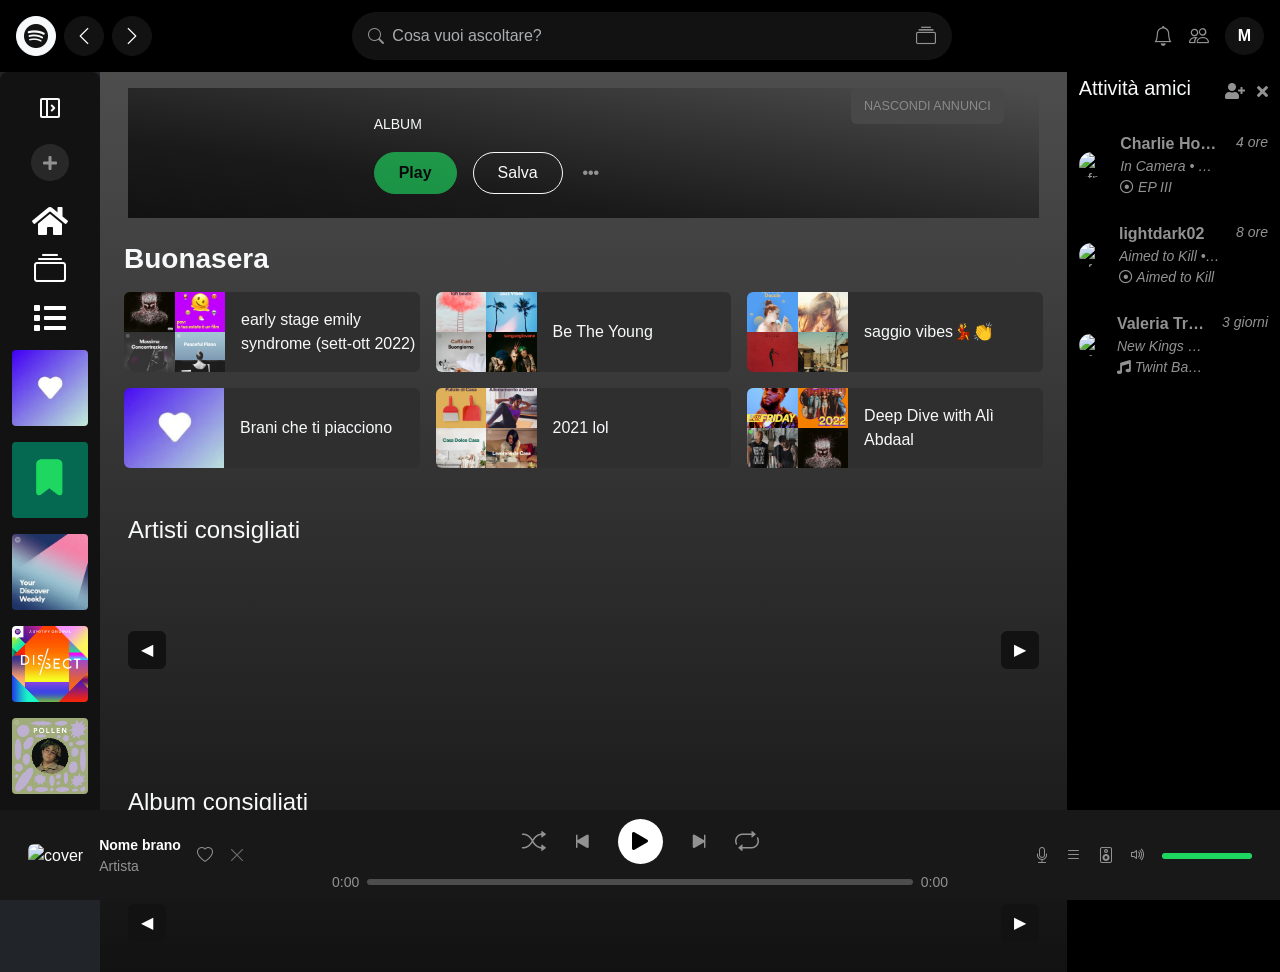
==== commit 1156671b: "sidebar modified" ====
--- a/index.html
+++ b/index.html
@@ -187,10 +187,20 @@
 
               <div class="ms-3 d-flex flex-column">
                 <span class="label">La tua libreria</span>
-                <span class="label"
-                  ><i class="fas fa-thumbtack green-pin me-2"></i>371
-                  brani</span
-                >
+              </div>
+            </a>
+            <a
+              href="#"
+              id="pl-sidebar-link"
+              class="sidebar-link d-flex align-items-center my-1 text-white text-decoration-none justify-content-start my-2"
+            >
+              <div
+                class="sidebar-icon-container rounded-1 overflow-hidden d-flex justify-content-center align-items-center"
+              >
+                <i class="fas fa-list text-white fs-2"></i>
+              </div>
+              <div class="ms-3 d-flex flex-column">
+                <span class="label">Le tue playlist</span>
               </div>
             </a>
             <a
@@ -245,9 +255,38 @@
 
               <div class="ms-3 d-flex flex-column">
                 <span class="label">Sfoglia</span>
+              </div>
+            </a>
+
+            <a
+              href="#"
+              class="d-flex align-items-center my-1 text-white text-decoration-none justify-content-start my-2"
+            >
+              <div
+                class="sidebar-icon-container rounded-1 overflow-hidden d-flex justify-content-center align-items-center"
+              >
+                <img class="img-fluid" src="./assets/imgs/search/image-2.jpg" />
+              </div>
+
+              <div class="ms-3 d-flex flex-column">
+                <span class="label">Classici</span>
+              </div>
+            </a>
+            <a
+              href="#"
+              class="d-flex align-items-center my-1 text-white text-decoration-none justify-content-start my-2"
+            >
+              <div
+                class="sidebar-icon-container rounded-1 overflow-hidden d-flex justify-content-center align-items-center"
+              >
+                <img class="img-fluid" src="./assets/imgs/search/image-3.jpg" />
+              </div>
+
+              <div class="ms-3 d-flex flex-column">
+                <span class="label">Riascolta</span>
                 <span class="label"
-                  ><i class="fas fa-thumbtack green-pin me-2"></i>371
-                  brani</span
+                  ><i class="fas fa-thumbtack green-pin me-2"></i>I più
+                  streammati</span
                 >
               </div>
             </a>
@@ -258,17 +297,13 @@
               <div
                 class="sidebar-icon-container rounded-1 overflow-hidden d-flex justify-content-center align-items-center"
               >
-                <img
-                  class="img-fluid"
-                  src="./assets/imgs/search/image-1.jpeg"
-                />
-              </div>
-
-              <div class="ms-3 d-flex flex-column">
-                <span class="label">Brani che ti piacciono</span>
+                <img class="img-fluid" src="./assets/imgs/search/image-4.jpg" />
+              </div>
+
+              <div class="ms-3 d-flex flex-column">
+                <span class="label">Hip Hop</span>
                 <span class="label"
-                  ><i class="fas fa-thumbtack green-pin me-2"></i>371
-                  brani</span
+                  ><i class="fas fa-thumbtack green-pin me-2"></i>25 brani</span
                 >
               </div>
             </a>
@@ -279,18 +314,11 @@
               <div
                 class="sidebar-icon-container rounded-1 overflow-hidden d-flex justify-content-center align-items-center"
               >
-                <img
-                  class="img-fluid"
-                  src="./assets/imgs/search/image-1.jpeg"
-                />
-              </div>
-
-              <div class="ms-3 d-flex flex-column">
-                <span class="label">Brani che ti piacciono</span>
-                <span class="label"
-                  ><i class="fas fa-thumbtack green-pin me-2"></i>371
-                  brani</span
-                >
+                <img class="img-fluid" src="./assets/imgs/search/image-5.jpg" />
+              </div>
+
+              <div class="ms-3 d-flex flex-column">
+                <span class="label">Creati per te</span>
               </div>
             </a>
             <a
@@ -300,81 +328,11 @@
               <div
                 class="sidebar-icon-container rounded-1 overflow-hidden d-flex justify-content-center align-items-center"
               >
-                <img
-                  class="img-fluid"
-                  src="./assets/imgs/search/image-1.jpeg"
-                />
-              </div>
-
-              <div class="ms-3 d-flex flex-column">
-                <span class="label">Brani che ti piacciono</span>
-                <span class="label"
-                  ><i class="fas fa-thumbtack green-pin me-2"></i>371
-                  brani</span
-                >
-              </div>
-            </a>
-            <a
-              href="#"
-              class="d-flex align-items-center my-1 text-white text-decoration-none justify-content-start my-2"
-            >
-              <div
-                class="sidebar-icon-container rounded-1 overflow-hidden d-flex justify-content-center align-items-center"
-              >
-                <img
-                  class="img-fluid"
-                  src="./assets/imgs/search/image-1.jpeg"
-                />
-              </div>
-
-              <div class="ms-3 d-flex flex-column">
-                <span class="label">Brani che ti piacciono</span>
-                <span class="label"
-                  ><i class="fas fa-thumbtack green-pin me-2"></i>371
-                  brani</span
-                >
-              </div>
-            </a>
-            <a
-              href="#"
-              class="d-flex align-items-center my-1 text-white text-decoration-none justify-content-start my-2"
-            >
-              <div
-                class="sidebar-icon-container rounded-1 overflow-hidden d-flex justify-content-center align-items-center"
-              >
-                <img
-                  class="img-fluid"
-                  src="./assets/imgs/search/image-1.jpeg"
-                />
-              </div>
-
-              <div class="ms-3 d-flex flex-column">
-                <span class="label">Brani che ti piacciono</span>
-                <span class="label"
-                  ><i class="fas fa-thumbtack green-pin me-2"></i>371
-                  brani</span
-                >
-              </div>
-            </a>
-            <a
-              href="#"
-              class="d-flex align-items-center my-1 text-white text-decoration-none justify-content-start my-2"
-            >
-              <div
-                class="sidebar-icon-container rounded-1 overflow-hidden d-flex justify-content-center align-items-center"
-              >
-                <img
-                  class="img-fluid"
-                  src="./assets/imgs/search/image-1.jpeg"
-                />
-              </div>
-
-              <div class="ms-3 d-flex flex-column">
-                <span class="label">Brani che ti piacciono</span>
-                <span class="label"
-                  ><i class="fas fa-thumbtack green-pin me-2"></i>371
-                  brani</span
-                >
+                <img class="img-fluid" src="./assets/imgs/search/image-7.jpg" />
+              </div>
+
+              <div class="ms-3 d-flex flex-column">
+                <span class="label">Nuovi tormentoni</span>
               </div>
             </a>
           </div>
--- a/index2.css
+++ b/index2.css
@@ -3,7 +3,8 @@
   max-width: 300px;
   transition: all 0.3s ease;
   background-color: #121212;
-  max-height: 100dvh;
+  height: calc(100vh - 72px);
+  overflow-y: auto;
 }
 
 #sidebar-toggler-container {
@@ -22,7 +23,7 @@
 }
 
 #sidebar.collapsed {
-  width: 80px;
+  width: 100px;
 }
 
 #sidebar.collapsed .label {
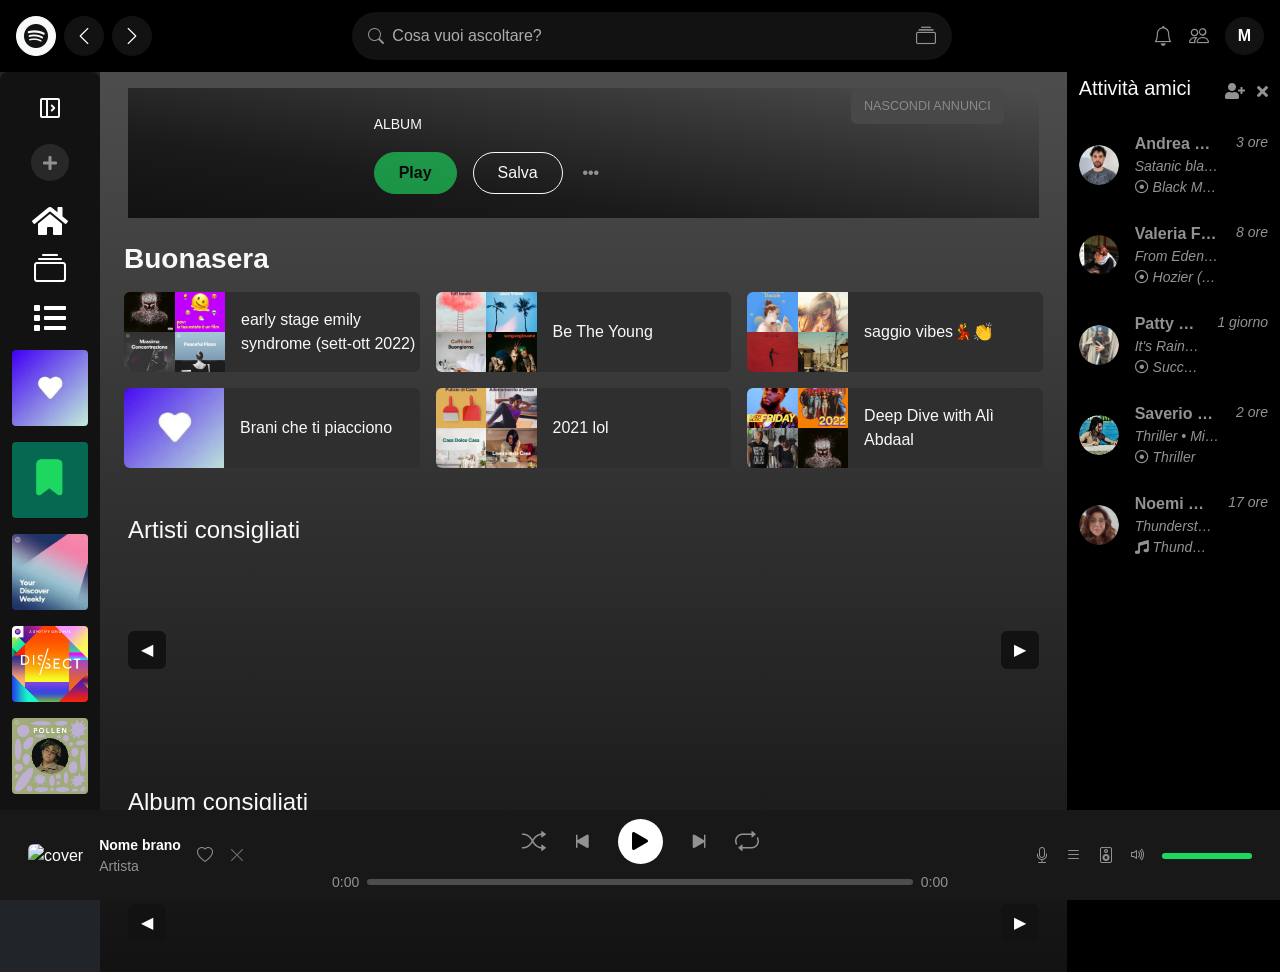
==== commit e4572ace: "implemented right col" ====
--- a/index.html
+++ b/index.html
@@ -592,21 +592,23 @@
                 width="40"
                 height="40"
                 class="rounded-circle img-fluid"
-                src="https://placecats.com/50/50"
+                src="./assets/imgs/Autori/andrea .png"
                 alt="pfp"
               />
 
               <div
                 class="d-flex flex-column align-self-start flex-grow-1 text-truncate"
               >
-                <p class="m-0 fw-bold text-truncate">Charlie Hookhman</p>
-                <cite class="small text-truncate">In Camera • Yumi Zouma</cite>
+                <p class="m-0 fw-bold text-truncate">Andrea Saderi</p>
+                <cite class="small text-truncate"
+                  >Satanic black metal • Satanic</cite
+                >
                 <cite class="small text-truncate">
-                  <i class="far fa-dot-circle"></i> EP III
+                  <i class="far fa-dot-circle"></i> Black Metal
                 </cite>
               </div>
 
-              <cite class="small align-self-start flex-shrink-0">4 ore</cite>
+              <cite class="small align-self-start flex-shrink-0">3 ore</cite>
             </div>
             <!-- SECONDO BLOCCO AUTORE -->
             <div class="friend d-flex align-items-center gap-3 my-4">
@@ -614,19 +616,17 @@
                 width="40"
                 height="40"
                 class="rounded-circle img-fluid"
-                src="https://placecats.com/50/50"
+                src="./assets/imgs/Autori/vale.png"
                 alt="pfp"
               />
 
               <div
                 class="d-flex flex-column align-self-start flex-grow-1 text-truncate"
               >
-                <p class="m-0 fw-bold text-truncate">lightdark02</p>
-                <cite class="small text-truncate"
-                  >Aimed to Kill • Jade LeMac</cite
-                >
+                <p class="m-0 fw-bold text-truncate">Valeria Farinosi</p>
+                <cite class="small text-truncate">From Eden • Hozier</cite>
                 <cite class="small text-truncate">
-                  <i class="far fa-dot-circle"></i> Aimed to Kill
+                  <i class="far fa-dot-circle"></i> Hozier (Expanded Edition)
                 </cite>
               </div>
 
@@ -638,23 +638,69 @@
                 width="40"
                 height="40"
                 class="rounded-circle img-fluid"
-                src="https://placecats.com/50/50"
+                src="./assets/imgs/Autori/marti.png"
                 alt="pfp"
               />
 
               <div
                 class="d-flex flex-column align-self-start flex-grow-1 text-truncate"
               >
-                <p class="m-0 fw-bold text-truncate">Valeria Traverso</p>
+                <p class="m-0 fw-bold text-truncate">Patty Simpson</p>
                 <cite class="small text-truncate"
-                  >New Kings • Sleeping Wolf</cite
+                  >It's Raining Men • Weather Girls</cite
                 >
                 <cite class="small text-truncate">
-                  <i class="fas fa-music"></i> Twint Badass mood
+                  <i class="far fa-dot-circle"></i> Success (1983)
                 </cite>
               </div>
 
-              <cite class="small align-self-start flex-shrink-0">3 giorni</cite>
+              <cite class="small align-self-start flex-shrink-0">1 giorno</cite>
+            </div>
+            <!-- QUARTO BLOCCO AUTORE -->
+            <div class="friend d-flex align-items-center gap-3 my-4">
+              <img
+                width="40"
+                height="40"
+                class="rounded-circle img-fluid"
+                src="./assets/imgs/Autori/save.png"
+                alt="pfp"
+              />
+
+              <div
+                class="d-flex flex-column align-self-start flex-grow-1 text-truncate"
+              >
+                <p class="m-0 fw-bold text-truncate">Saverio Casabianca</p>
+                <cite class="small text-truncate"
+                  >Thriller • Michael Jackson</cite
+                >
+                <cite class="small text-truncate">
+                  <i class="far fa-dot-circle"></i> Thriller
+                </cite>
+              </div>
+
+              <cite class="small align-self-start flex-shrink-0">2 ore</cite>
+            </div>
+            <!-- QUINTO BLOCCO AUTORE -->
+            <div class="friend d-flex align-items-center gap-3 my-4">
+              <img
+                width="40"
+                height="40"
+                class="rounded-circle img-fluid"
+                src="./assets/imgs/Autori/noe.png"
+                alt="pfp"
+              />
+
+              <div
+                class="d-flex flex-column align-self-start flex-grow-1 text-truncate"
+              >
+                <p class="m-0 fw-bold text-truncate">Noemi Coppotelli</p>
+                <cite class="small text-truncate">Thunderstruck • AC/DC</cite>
+                <cite class="small text-truncate">
+                  <i class="fas fa-music"></i> Thunderstruck
+                </cite>
+              </div>
+
+              <cite class="small align-self-start flex-shrink-0">17 ore</cite>
             </div>
           </div>
         </aside>
--- a/index2.css
+++ b/index2.css
@@ -5,6 +5,8 @@
   background-color: #121212;
   height: calc(100vh - 72px);
   overflow-y: auto;
+  scrollbar-width: auto;
+  scrollbar-color: #3a3a3a transparent;
 }
 
 #sidebar-toggler-container {
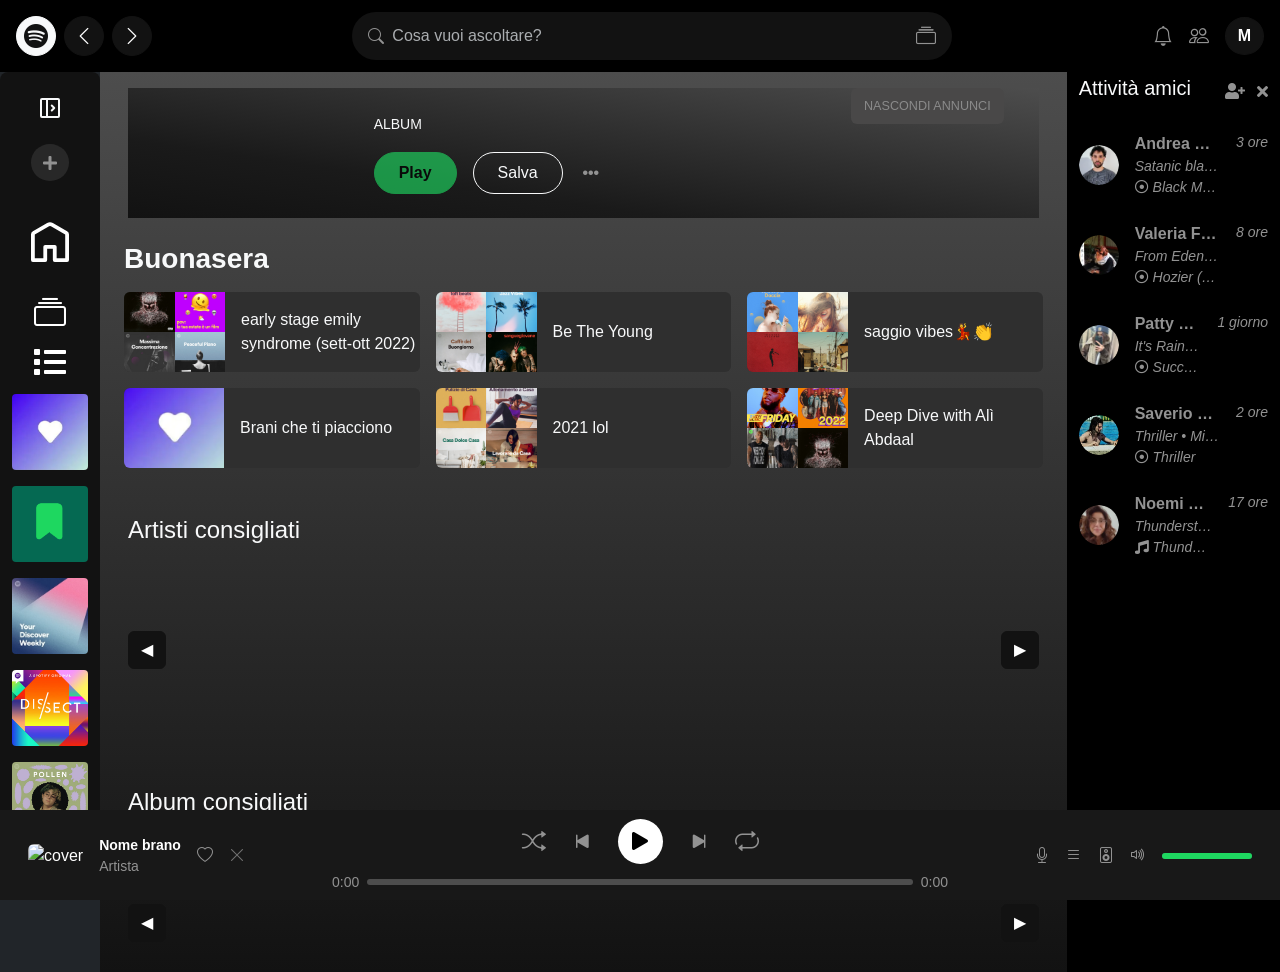
==== commit a63ff105: "changes home icon" ====
--- a/index.html
+++ b/index.html
@@ -92,8 +92,14 @@
 
       <!-- destra navbar - MARTINA -->
       <div class="d-flex align-items-center gap-3">
-        <i class="bi bi-bell text-secondary fs-5 d-none d-md-block"></i>
-        <i class="bi bi-people text-secondary fs-5 d-none d-md-block"></i>
+        <i
+          class="bi bi-bell text-secondary fs-5 d-none d-md-block"
+          type="button"
+        ></i>
+        <i
+          class="bi bi-people text-secondary fs-5 d-none d-md-block"
+          type="button"
+        ></i>
 
         <button class="btn btn-dark rounded-circle fw-bold">M</button>
       </div>
@@ -168,7 +174,26 @@
               <div
                 class="sidebar-icon-container rounded-1 overflow-hidden d-flex justify-content-center align-items-center"
               >
-                <i class="fas fa-home text-white fs-2"></i>
+                <svg
+                  data-encore-id="icon"
+                  role="img"
+                  aria-hidden="true"
+                  class="e-10310-icon"
+                  viewBox="0 0 24 24"
+                  style="
+                    --encore-icon-height: var(
+                      --encore-graphic-size-decorative-base
+                    );
+                    --encore-icon-width: var(
+                      --encore-graphic-size-decorative-base
+                    );
+                    transform: scale(0.6);
+                  "
+                >
+                  <path
+                    d="M12.5 3.247a1 1 0 0 0-1 0L4 7.577V20h4.5v-6a1 1 0 0 1 1-1h5a1 1 0 0 1 1 1v6H20V7.577zm-2-1.732a3 3 0 0 1 3 0l7.5 4.33a2 2 0 0 1 1 1.732V21a1 1 0 0 1-1 1h-6.5a1 1 0 0 1-1-1v-6h-3v6a1 1 0 0 1-1 1H3a1 1 0 0 1-1-1V7.577a2 2 0 0 1 1-1.732z"
+                  ></path>
+                </svg>
               </div>
 
               <div class="ms-3 d-flex flex-column">
